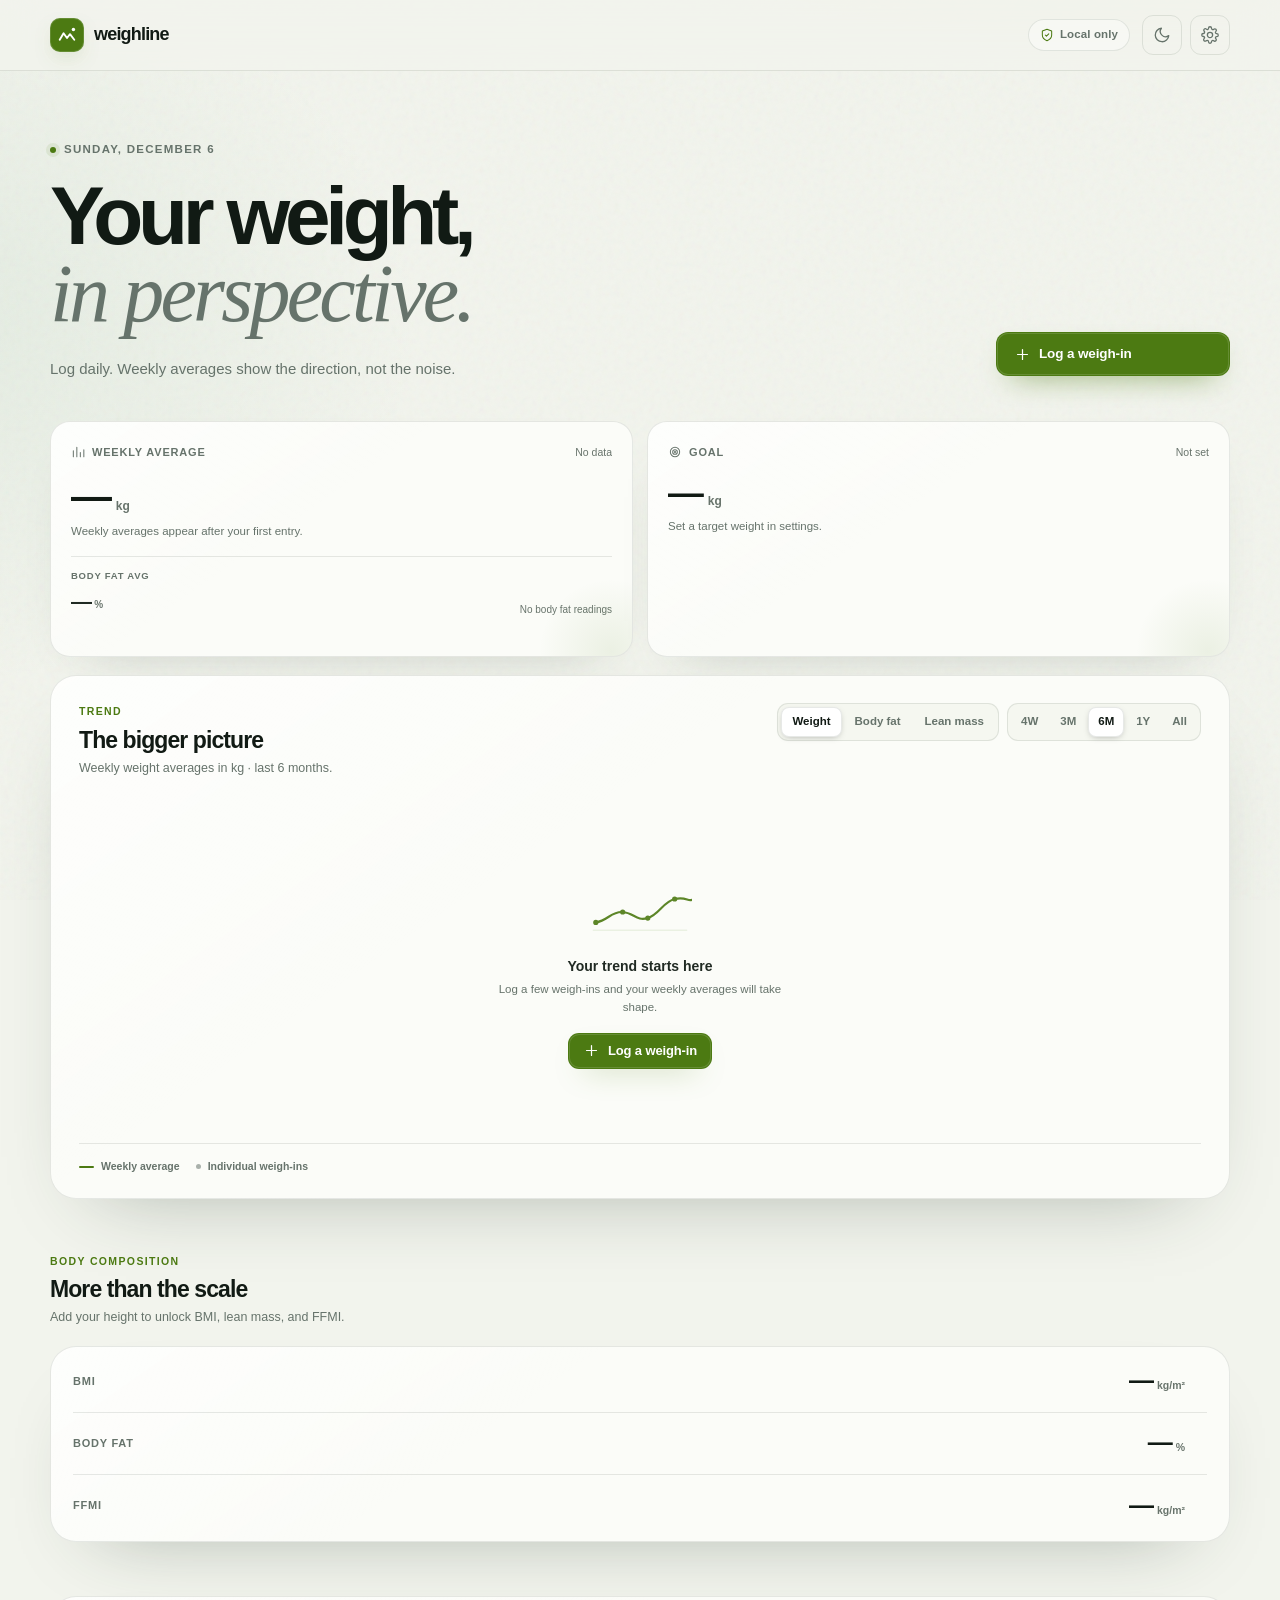
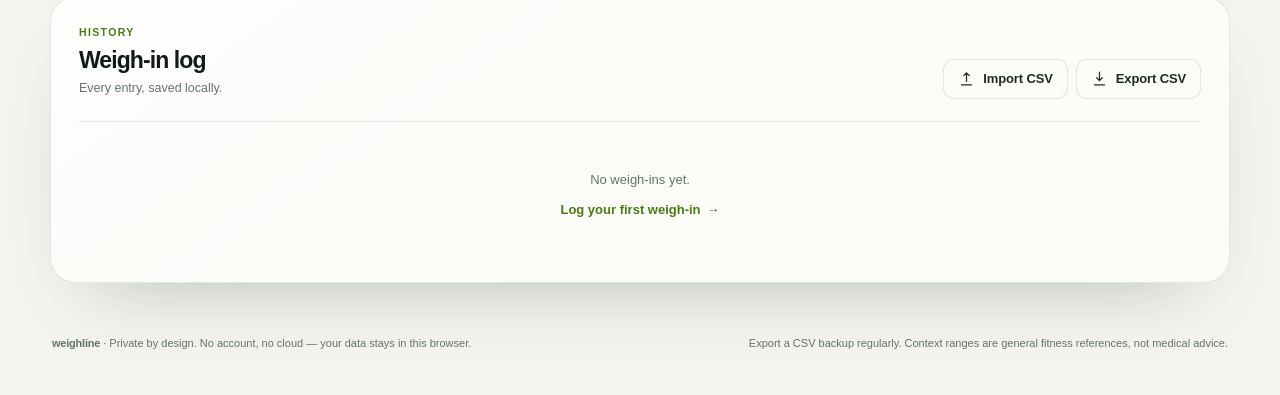
==== index.html @ b08ca18a "Stack body composition stats in a single compact card" ====
<!doctype html>
<html lang="en">
<head>
  <meta charset="UTF-8">
  <meta name="viewport" content="width=device-width, initial-scale=1, viewport-fit=cover">
  <meta name="description" content="A private weight and body composition tracker with weekly trends, goals, BMI, lean body mass, and FFMI.">
  <meta name="theme-color" content="#0c110f">
  <title>Weighline — Weight &amp; body composition tracker</title>
  <link rel="icon" href="favicon.svg" type="image/svg+xml">
  <link rel="manifest" href="manifest.webmanifest">
  <link rel="apple-touch-icon" href="icons/apple-touch-icon.png">
  <meta name="mobile-web-app-capable" content="yes">
  <meta name="apple-mobile-web-app-capable" content="yes">
  <meta name="apple-mobile-web-app-title" content="Weighline">
  <meta name="apple-mobile-web-app-status-bar-style" content="black-translucent">
  <link rel="stylesheet" href="styles.css">
  <script>
    (() => {
      try {
        const saved = localStorage.getItem("weighline:theme");
        const dark = saved ? saved === "dark" : window.matchMedia("(prefers-color-scheme: dark)").matches;
        document.documentElement.dataset.theme = dark ? "dark" : "light";
        const themeColor = document.querySelector('meta[name="theme-color"]');
        if (themeColor) themeColor.content = dark ? "#0b100e" : "#f2f4ed";
      } catch {
        document.documentElement.dataset.theme = "dark";
      }
    })();
  </script>
</head>
<body>
  <svg class="icon-sprite" aria-hidden="true">
    <symbol id="i-plus" viewBox="0 0 24 24"><path d="M12 5v14M5 12h14"/></symbol>
    <symbol id="i-settings" viewBox="0 0 24 24"><path d="M12 15.5a3.5 3.5 0 1 0 0-7 3.5 3.5 0 0 0 0 7Z"/><path d="M19.4 15a1.7 1.7 0 0 0 .34 1.88l.06.06a2 2 0 1 1-2.83 2.83l-.06-.06a1.7 1.7 0 0 0-1.88-.34 1.7 1.7 0 0 0-1.03 1.56V21a2 2 0 1 1-4 0v-.09A1.7 1.7 0 0 0 8.9 19.3a1.7 1.7 0 0 0-1.88.34l-.06.06a2 2 0 1 1-2.83-2.83l.06-.06A1.7 1.7 0 0 0 4.7 15a1.7 1.7 0 0 0-1.56-1.03H3a2 2 0 1 1 0-4h.09A1.7 1.7 0 0 0 4.7 8.9a1.7 1.7 0 0 0-.34-1.88l-.06-.06a2 2 0 1 1 2.83-2.83l.06.06A1.7 1.7 0 0 0 9 4.7a1.7 1.7 0 0 0 1.03-1.56V3a2 2 0 1 1 4 0v.09A1.7 1.7 0 0 0 15.1 4.7a1.7 1.7 0 0 0 1.88-.34l.06-.06a2 2 0 1 1 2.83 2.83l-.06.06A1.7 1.7 0 0 0 19.3 9c.14.4.42.74.78.97.3.18.64.28.99.28H21a2 2 0 1 1 0 4h-.09a1.7 1.7 0 0 0-1.51.75Z"/></symbol>
    <symbol id="i-sun" viewBox="0 0 24 24"><circle cx="12" cy="12" r="4"/><path d="M12 2v2M12 20v2M4.93 4.93l1.42 1.42M17.65 17.65l1.42 1.42M2 12h2M20 12h2M6.35 17.65l-1.42 1.42M19.07 4.93l-1.42 1.42"/></symbol>
    <symbol id="i-moon" viewBox="0 0 24 24"><path d="M21 12.8A9 9 0 1 1 11.2 3 7 7 0 0 0 21 12.8Z"/></symbol>
    <symbol id="i-close" viewBox="0 0 24 24"><path d="m6 6 12 12M18 6 6 18"/></symbol>
    <symbol id="i-download" viewBox="0 0 24 24"><path d="M12 3v12m0 0 4-4m-4 4-4-4M5 21h14"/></symbol>
    <symbol id="i-upload" viewBox="0 0 24 24"><path d="M12 16V4m0 0 4 4m-4-4L8 8M5 21h14"/></symbol>
    <symbol id="i-edit" viewBox="0 0 24 24"><path d="M12 20h9"/><path d="M16.5 3.5a2.1 2.1 0 0 1 3 3L8 18l-4 1 1-4Z"/></symbol>
    <symbol id="i-trash" viewBox="0 0 24 24"><path d="M3 6h18M8 6V4h8v2M19 6l-1 15H6L5 6M10 11v6M14 11v6"/></symbol>
    <symbol id="i-arrow-up" viewBox="0 0 24 24"><path d="M12 19V5m0 0-6 6m6-6 6 6"/></symbol>
    <symbol id="i-arrow-down" viewBox="0 0 24 24"><path d="M12 5v14m0 0 6-6m-6 6-6-6"/></symbol>
    <symbol id="i-shield" viewBox="0 0 24 24"><path d="M12 22s8-3.5 8-10V5l-8-3-8 3v7c0 6.5 8 10 8 10Z"/><path d="m9 12 2 2 4-4"/></symbol>
    <symbol id="i-scale" viewBox="0 0 24 24"><rect x="3" y="4" width="18" height="17" rx="4"/><path d="M8 9a5 5 0 0 1 8 0"/><path d="m12 12 2.5-2"/></symbol>
    <symbol id="i-target" viewBox="0 0 24 24"><circle cx="12" cy="12" r="8"/><circle cx="12" cy="12" r="4"/><circle cx="12" cy="12" r="1"/></symbol>
    <symbol id="i-pulse" viewBox="0 0 24 24"><path d="M3 12h4l2.5-6 5 12 2.5-6h4"/></symbol>
    <symbol id="i-activity" viewBox="0 0 24 24"><path d="M4 20V10M10 20V4M16 20v-7M22 20V8"/></symbol>
    <symbol id="i-user" viewBox="0 0 24 24"><circle cx="12" cy="8" r="4"/><path d="M4 21a8 8 0 0 1 16 0"/></symbol>
    <symbol id="i-calendar" viewBox="0 0 24 24"><rect x="3" y="5" width="18" height="16" rx="3"/><path d="M8 3v4M16 3v4M3 10h18"/></symbol>
    <symbol id="i-info" viewBox="0 0 24 24"><circle cx="12" cy="12" r="9"/><path d="M12 11v5M12 8h.01"/></symbol>
    <symbol id="i-check" viewBox="0 0 24 24"><path d="m5 12 4 4L19 6"/></symbol>
  </svg>

  <header class="topbar">
    <div class="shell topbar-inner">
      <a class="brand" href="./" aria-label="Weighline home">
        <span class="brand-mark" aria-hidden="true">
          <svg viewBox="0 0 28 28" fill="none">
            <path d="M5.5 19.5 10 12l4 5.5 3.5-4.5 5 6.5" stroke="currentColor" stroke-width="2.2" stroke-linecap="round" stroke-linejoin="round"/>
            <circle cx="21.5" cy="7.5" r="2" fill="currentColor"/>
          </svg>
        </span>
        <span class="brand-name">weighline</span>
      </a>
      <div class="topbar-actions">
        <span class="local-pill" title="Your entries never leave this browser">
          <svg class="icon" aria-hidden="true"><use href="#i-shield"/></svg>
          <span>Local only</span>
        </span>
        <button class="icon-button" id="themeToggle" type="button" aria-label="Switch to light theme">
          <svg class="icon theme-icon-dark" aria-hidden="true"><use href="#i-sun"/></svg>
          <svg class="icon theme-icon-light" aria-hidden="true"><use href="#i-moon"/></svg>
        </button>
        <button class="icon-button" id="openSettingsButton" type="button" aria-label="Open settings">
          <svg class="icon" aria-hidden="true"><use href="#i-settings"/></svg>
        </button>
      </div>
    </div>
  </header>

  <main class="shell">
    <section class="intro">
      <div>
        <p class="eyebrow"><span class="eyebrow-dot"></span><span id="todayLabel">Today</span></p>
        <h1>Your weight,<br><em>in perspective.</em></h1>
        <p class="intro-copy">Log daily. Weekly averages show the direction, not the noise.</p>
      </div>
      <div class="intro-actions">
        <button class="button button-primary" id="introLogButton" type="button">
          <svg class="icon" aria-hidden="true"><use href="#i-plus"/></svg>
          Log a weigh-in
        </button>
      </div>
    </section>

    <section class="stat-grid" aria-label="At a glance">
      <article class="stat-card overview-card">
        <div class="stat-top">
          <span class="stat-label"><svg class="icon" aria-hidden="true"><use href="#i-activity"/></svg>Weekly average</span>
          <span class="stat-meta" id="weeklyDate">No data</span>
        </div>
        <div class="overview-primary">
          <div class="stat-value-row">
            <span class="stat-value" id="weeklyAverage">—</span>
            <span class="stat-unit" id="weeklyAverageUnit">kg</span>
          </div>
          <span class="overview-delta" id="weeklyDelta">Weekly averages appear after your first entry.</span>
        </div>
        <div class="overview-divider"></div>
        <div class="overview-secondary">
          <div>
            <span class="overview-secondary-label">Body fat avg</span>
            <div class="overview-secondary-value"><strong id="weeklyBodyFatValue">—</strong><span>%</span></div>
          </div>
          <span class="overview-secondary-note" id="weeklyBodyFatNote">No body fat readings</span>
        </div>
      </article>

      <article class="stat-card overview-card stat-goal" id="goalCard">
        <div class="stat-top">
          <span class="stat-label"><svg class="icon" aria-hidden="true"><use href="#i-target"/></svg>Goal</span>
          <span class="stat-meta" id="goalDate">Not set</span>
        </div>
        <div class="overview-primary">
          <div class="stat-value-row">
            <span class="stat-value" id="goalValue">—</span>
            <span class="stat-unit" id="goalUnit">kg</span>
          </div>
          <div class="goal-progress" id="goalProgressWrap" hidden>
            <div class="goal-progress-track"><span id="goalProgressBar"></span></div>
            <span class="goal-progress-label" id="goalProgressLabel">0%</span>
          </div>
          <span class="overview-delta" id="goalFoot">Set a target weight in settings.</span>
        </div>
        <div class="overview-divider" id="goalDivider" hidden></div>
        <div class="overview-secondary" id="goalBodyFatRow" hidden>
          <div>
            <span class="overview-secondary-label">Body fat goal</span>
            <div class="overview-secondary-value"><strong id="goalBodyFatValue">—</strong><span>%</span></div>
          </div>
          <span class="overview-secondary-note" id="goalBodyFatNote">No body fat target</span>
        </div>
      </article>
    </section>

    <section class="card chart-card" aria-labelledby="trendHeading">
      <div class="card-heading chart-heading">
        <div>
          <p class="section-kicker">Trend</p>
          <h2 id="trendHeading">The bigger picture</h2>
          <p class="section-subtitle" id="chartSubtitle">Weekly averages smooth the daily ups and downs.</p>
        </div>
        <div class="chart-controls">
          <div class="segmented" role="group" aria-label="Chart metric">
            <button type="button" class="segment is-active" data-metric="weight" aria-pressed="true">Weight</button>
            <button type="button" class="segment" data-metric="bodyFat" aria-pressed="false">Body fat</button>
            <button type="button" class="segment" data-metric="leanMass" aria-pressed="false">Lean mass</button>
          </div>
          <div class="segmented segmented-range" role="group" aria-label="Chart range">
            <button type="button" class="segment" data-range="28" aria-pressed="false">4W</button>
            <button type="button" class="segment" data-range="90" aria-pressed="false">3M</button>
            <button type="button" class="segment is-active" data-range="182" aria-pressed="true">6M</button>
            <button type="button" class="segment" data-range="365" aria-pressed="false">1Y</button>
            <button type="button" class="segment" data-range="all" aria-pressed="false">All</button>
          </div>
        </div>
      </div>

      <div class="chart-shell">
        <div class="chart-stage" id="chartStage">
          <div class="chart-tooltip" id="chartTooltip" role="status" aria-live="polite"></div>
          <svg class="chart-svg" id="chartSvg" role="img" aria-label="Weekly average weight chart"></svg>
          <div class="chart-empty" id="chartEmpty" hidden>
            <div class="empty-illustration" aria-hidden="true">
              <svg viewBox="0 0 120 80" fill="none">
                <path d="M6 66h108" stroke="currentColor" stroke-opacity=".18" stroke-linecap="round"/>
                <path d="M9 57c14-2 18-13 31-12s16 11 29 7 18-19 31-22 15 3 20 1" stroke="currentColor" stroke-width="2.5" stroke-linecap="round"/>
                <circle cx="9" cy="57" r="3" fill="currentColor"/>
                <circle cx="40" cy="45" r="3" fill="currentColor"/>
                <circle cx="69" cy="52" r="3" fill="currentColor"/>
                <circle cx="100" cy="30" r="3" fill="currentColor"/>
              </svg>
            </div>
            <p class="chart-empty-title" id="chartEmptyTitle">Your trend starts here</p>
            <p class="chart-empty-copy" id="chartEmptyCopy">Log a few weigh-ins and your weekly averages will take shape.</p>
            <button class="button button-primary button-compact" type="button" data-log>
              <svg class="icon" aria-hidden="true"><use href="#i-plus"/></svg>
              Log a weigh-in
            </button>
          </div>
        </div>
        <div class="chart-footer">
          <div class="legend" aria-hidden="true">
            <span class="legend-item"><span class="legend-line"></span>Weekly average</span>
            <span class="legend-item"><span class="legend-dot"></span>Individual weigh-ins</span>
            <span class="legend-item" id="goalLegend"><span class="legend-dash"></span>Goal</span>
          </div>
          <p class="chart-insight" id="chartInsight"></p>
        </div>
      </div>
    </section>

    <section class="composition-section" aria-labelledby="compositionHeading">
      <div class="section-heading">
        <div>
          <p class="section-kicker">Body composition</p>
          <h2 id="compositionHeading">More than the scale</h2>
          <p class="section-subtitle" id="compositionSubtitle">Add your height to unlock BMI, lean mass, and FFMI.</p>
        </div>
      </div>

      <div class="card composition-card">
        <div class="composition-row">
          <div class="composition-name">
            <span class="metric-label">BMI</span>
            <span class="metric-tag" id="bmiTag" hidden></span>
          </div>
          <div class="metric-scale" id="bmiScale" hidden></div>
          <div class="composition-value"><span class="metric-value" id="bmiValue">—</span><span class="metric-unit" id="bmiUnit">kg/m²</span></div>
        </div>
        <div class="composition-row">
          <div class="composition-name">
            <span class="metric-label">Body fat</span>
            <span class="metric-tag" id="bodyFatTag" hidden></span>
          </div>
          <div class="metric-scale" id="bodyFatScale" hidden></div>
          <div class="composition-value"><span class="metric-value" id="metricBodyFatValue">—</span><span class="metric-unit">%</span></div>
        </div>
        <div class="composition-row">
          <div class="composition-name">
            <span class="metric-label" id="ffmiLabel">FFMI</span>
            <span class="metric-tag" id="ffmiTag" hidden></span>
          </div>
          <div class="metric-scale" id="ffmiScale" hidden></div>
          <div class="composition-value"><span class="metric-value" id="ffmiValue">—</span><span class="metric-unit">kg/m²</span></div>
        </div>
      </div>
      </div>
    </section>

    <section class="card history-card" aria-labelledby="historyHeading">
      <div class="card-heading history-heading">
        <div>
          <p class="section-kicker">History</p>
          <h2 id="historyHeading">Weigh-in log</h2>
          <p class="section-subtitle" id="historySubtitle">Every entry, saved locally.</p>
        </div>
        <div class="history-actions">
          <button class="button button-secondary button-compact" id="importButton" type="button">
            <svg class="icon" aria-hidden="true"><use href="#i-upload"/></svg>
            Import CSV
          </button>
          <button class="button button-secondary button-compact" id="exportButton" type="button">
            <svg class="icon" aria-hidden="true"><use href="#i-download"/></svg>
            Export CSV
          </button>
          <input id="fileInput" type="file" accept=".csv,text/csv" hidden>
        </div>
      </div>

      <div class="history-list" id="historyList"></div>
      <div class="history-empty" id="historyEmpty">
        <p>No weigh-ins yet.</p>
        <button class="text-button" type="button" data-log>Log your first weigh-in <span aria-hidden="true">→</span></button>
      </div>
      <div class="history-footer" id="historyFooter" hidden>
        <span id="historyCount">0 entries</span>
        <button class="text-button" id="openFullLogButton" type="button">View full log <span aria-hidden="true">→</span></button>
      </div>
    </section>

    <footer class="footer">
      <p><strong>weighline</strong> · Private by design. No account, no cloud — your data stays in this browser.</p>
      <p>Export a CSV backup regularly. Context ranges are general fitness references, not medical advice.</p>
    </footer>
  </main>

  <dialog class="modal" id="entryDialog" aria-labelledby="entryDialogTitle">
    <form id="entryForm" novalidate>
      <div class="modal-header">
        <div>
          <p class="section-kicker" id="entryKicker">Daily check-in</p>
          <h2 id="entryDialogTitle">Log a weigh-in</h2>
          <p class="modal-copy">Use the reading from your scale. The time is set to now, but you can adjust it.</p>
        </div>
        <button class="icon-button modal-close" type="button" data-close aria-label="Close">
          <svg class="icon" aria-hidden="true"><use href="#i-close"/></svg>
        </button>
      </div>
      <div class="form-grid">
        <label class="field field-full">
          <span class="field-label">Date &amp; time</span>
          <input id="entryDate" name="date" type="datetime-local" required>
          <span class="field-error" id="entryDateError"></span>
        </label>
        <label class="field">
          <span class="field-label">Weight</span>
          <span class="input-wrap">
            <input id="entryWeight" name="weight" type="number" inputmode="decimal" step="0.1" min="1" required autocomplete="off">
            <span class="input-suffix" id="entryWeightUnit">kg</span>
          </span>
          <span class="field-error" id="entryWeightError"></span>
        </label>
        <label class="field">
          <span class="field-label">Body fat <span class="optional">optional</span></span>
          <span class="input-wrap">
            <input id="entryBodyFat" name="bodyFat" type="number" inputmode="decimal" step="0.1" min="0" max="80" placeholder="—" autocomplete="off">
            <span class="input-suffix">%</span>
          </span>
          <span class="field-error" id="entryBodyFatError"></span>
        </label>
        <label class="field field-full">
          <span class="field-label">Note <span class="optional">optional</span></span>
          <input id="entryNote" name="note" type="text" maxlength="140" placeholder="Morning weigh-in, after a rest day…" autocomplete="off">
        </label>
      </div>
      <div class="modal-footer">
        <button class="button button-danger-ghost" id="deleteEntryButton" type="button" hidden>
          <svg class="icon" aria-hidden="true"><use href="#i-trash"/></svg>
          Delete
        </button>
        <span class="footer-spacer"></span>
        <button class="button button-secondary" type="button" data-close>Cancel</button>
        <button class="button button-primary" id="saveEntryButton" type="submit">
          <svg class="icon" aria-hidden="true"><use href="#i-check"/></svg>
          Save weigh-in
        </button>
      </div>
    </form>
  </dialog>

  <dialog class="modal" id="settingsDialog" aria-labelledby="settingsDialogTitle">
    <form id="settingsForm" novalidate>
      <div class="modal-header">
        <div>
          <p class="section-kicker">Your setup</p>
          <h2 id="settingsDialogTitle">Profile &amp; goals</h2>
          <p class="modal-copy">These details power your calculations and goal progress.</p>
        </div>
        <button class="icon-button modal-close" type="button" data-close aria-label="Close">
          <svg class="icon" aria-hidden="true"><use href="#i-close"/></svg>
        </button>
      </div>

      <div class="settings-section">
        <span class="field-label">Units</span>
        <div class="segmented segmented-units" role="group" aria-label="Unit system">
          <label class="segment-option">
            <input type="radio" name="unitSystem" value="metric" checked>
            <span>Metric <small>kg · cm</small></span>
          </label>
          <label class="segment-option">
            <input type="radio" name="unitSystem" value="imperial">
            <span>Imperial <small>lb · in</small></span>
          </label>
        </div>
      </div>

      <div class="form-grid settings-grid">
        <label class="field">
          <span class="field-label">Height</span>
          <span class="input-wrap">
            <input id="heightInput" name="height" type="number" inputmode="decimal" step="0.1" min="1" placeholder="—" autocomplete="off">
            <span class="input-suffix" id="heightUnit">cm</span>
          </span>
          <span class="field-hint">Used for BMI and FFMI.</span>
          <span class="field-error" id="heightError"></span>
        </label>
        <label class="field">
          <span class="field-label">Reference sex</span>
          <select id="referenceSexInput" name="referenceSex">
            <option value="">Not set</option>
            <option value="male">Male</option>
            <option value="female">Female</option>
          </select>
          <span class="field-hint">Used only for FFMI and body fat ranges.</span>
        </label>
      </div>

      <div class="settings-section settings-ffmi-mode">
        <span class="field-label">FFMI display</span>
        <div class="segmented segmented-units" role="group" aria-label="FFMI display">
          <label class="segment-option">
            <input type="radio" name="ffmiMode" value="standard" checked>
            <span>Standard</span>
          </label>
          <label class="segment-option">
            <input type="radio" name="ffmiMode" value="adjusted">
            <span>Adjusted <small>1.80 m</small></span>
          </label>
        </div>
        <span class="field-hint">Adjusted FFMI = FFMI + 6.3 × (1.80 − height).</span>
      </div>

      <div class="settings-divider">
        <span>Goal</span>
        <span class="settings-divider-hint">All fields optional</span>
      </div>

      <div class="form-grid settings-grid">
        <label class="field">
          <span class="field-label">Target weight</span>
          <span class="input-wrap">
            <input id="goalWeightInput" name="goalWeight" type="number" inputmode="decimal" step="0.1" min="1" placeholder="—" autocomplete="off">
            <span class="input-suffix" id="goalWeightUnit">kg</span>
          </span>
          <span class="field-error" id="goalWeightError"></span>
        </label>
        <label class="field">
          <span class="field-label">Target body fat <span class="optional">optional</span></span>
          <span class="input-wrap">
            <input id="goalBodyFatInput" name="goalBodyFat" type="number" inputmode="decimal" step="0.1" min="0" max="80" placeholder="—" autocomplete="off">
            <span class="input-suffix">%</span>
          </span>
          <span class="field-error" id="goalBodyFatError"></span>
        </label>
        <label class="field field-full">
          <span class="field-label">Target date <span class="optional">optional</span></span>
          <input id="goalDateInput" name="goalDate" type="date">
          <span class="field-hint">A date helps us calculate the weekly pace you need.</span>
        </label>
      </div>

      <div class="danger-zone">
        <div>
          <strong>Erase all data</strong>
          <p>Deletes every weigh-in, goal, and profile detail from this browser.</p>
        </div>
        <button class="button button-danger-ghost button-compact" id="resetButton" type="button">Erase data</button>
      </div>

      <div class="modal-footer">
        <span class="footer-spacer"></span>
        <button class="button button-secondary" type="button" data-close>Cancel</button>
        <button class="button button-primary" type="submit">
          <svg class="icon" aria-hidden="true"><use href="#i-check"/></svg>
          Save changes
        </button>
      </div>
    </form>
  </dialog>

  <dialog class="modal log-dialog" id="logDialog" aria-labelledby="logDialogTitle">
    <div class="log-content">
      <div class="modal-header">
        <div>
          <p class="section-kicker">History</p>
          <h2 id="logDialogTitle">Full weigh-in log</h2>
          <p class="modal-copy" id="fullLogSubtitle">Newest first.</p>
        </div>
        <button class="icon-button modal-close" type="button" data-close aria-label="Close">
          <svg class="icon" aria-hidden="true"><use href="#i-close"/></svg>
        </button>
      </div>
      <div class="full-log-scroll" id="fullLogScroll">
        <div class="history-list full-log-list" id="fullLogList"></div>
        <div class="history-empty" id="fullLogEmpty" hidden>
          <p>No weigh-ins yet.</p>
          <button class="text-button" type="button" data-log>Log your first weigh-in <span aria-hidden="true">→</span></button>
        </div>
      </div>
      <div class="modal-footer">
        <span class="footer-spacer"></span>
        <button class="button button-secondary" type="button" data-close>Close</button>
      </div>
    </div>
  </dialog>

  <dialog class="modal modal-confirm" id="confirmDialog" aria-labelledby="confirmTitle">
    <form id="confirmForm">
      <div class="confirm-icon"><svg class="icon" aria-hidden="true"><use href="#i-trash"/></svg></div>
      <h2 id="confirmTitle">Delete this weigh-in?</h2>
      <p id="confirmCopy">This can't be undone. Your weekly averages will be recalculated.</p>
      <div class="modal-footer modal-footer-center">
        <button class="button button-secondary" type="button" data-close>Cancel</button>
        <button class="button button-danger" id="confirmButton" type="submit">Delete</button>
      </div>
    </form>
  </dialog>

  <div class="toast-region" id="toastRegion" aria-live="polite" aria-atomic="false"></div>

  <script src="app.js" defer></script>
</body>
</html>
---- styles.css ----
:root {
  --font-sans: "Inter", "SF Pro Text", -apple-system, BlinkMacSystemFont, "Segoe UI", Roboto, Helvetica, Arial, sans-serif;
  --font-display: "Iowan Old Style", "Palatino Linotype", "Book Antiqua", Palatino, Georgia, serif;
  --radius-sm: 10px;
  --radius-md: 14px;
  --radius-lg: 20px;
  --radius-xl: 26px;
  --shell: 1180px;
  --ease: cubic-bezier(.22, 1, .36, 1);
  --transition: 180ms var(--ease);
}

:root[data-theme="dark"] {
  color-scheme: dark;
  --bg: #0b100e;
  --bg-soft: #0e1411;
  --surface: #111815;
  --surface-raised: #151e1a;
  --surface-hover: #1a2520;
  --surface-inset: #0d1310;
  --text: #edf3ed;
  --text-strong: #fbfdf9;
  --muted: #94a29a;
  --faint: #839087;
  --border: rgba(234, 244, 236, .085);
  --border-strong: rgba(234, 244, 236, .16);
  --brand: #c8f56c;
  --brand-strong: #dcff9a;
  --brand-ink: #141b0d;
  --brand-soft: rgba(200, 245, 108, .11);
  --brand-line: rgba(200, 245, 108, .34);
  --orange: #f4b86e;
  --orange-soft: rgba(244, 184, 110, .12);
  --cool: #86c9ff;
  --cool-soft: rgba(134, 201, 255, .12);
  --cool-line: rgba(134, 201, 255, .34);
  --red: #ff8b86;
  --red-soft: rgba(255, 139, 134, .11);
  --red-border: rgba(255, 139, 134, .3);
  --grid: rgba(236, 246, 238, .075);
  --glow-1: rgba(127, 191, 68, .105);
  --glow-2: rgba(55, 130, 99, .075);
  --shadow: 0 32px 80px -40px rgba(0, 0, 0, .9);
  --shadow-soft: 0 20px 50px -34px rgba(0, 0, 0, .85);
  --topbar-bg: rgba(11, 16, 14, .76);
  --overlay: rgba(3, 7, 5, .66);
  --highlight: rgba(255, 255, 255, .035);
  --skeleton: rgba(255, 255, 255, .08);
}

:root[data-theme="light"] {
  color-scheme: light;
  --bg: #f2f4ed;
  --bg-soft: #ecefe5;
  --surface: #fbfcf8;
  --surface-raised: #ffffff;
  --surface-hover: #f3f6ed;
  --surface-inset: #f5f7f0;
  --text: #202a23;
  --text-strong: #111a14;
  --muted: #66736b;
  --faint: #68746c;
  --border: rgba(24, 39, 28, .1);
  --border-strong: rgba(24, 39, 28, .17);
  --brand: #4c7a12;
  --brand-strong: #3c620b;
  --brand-ink: #ffffff;
  --brand-soft: rgba(76, 122, 18, .09);
  --brand-line: rgba(76, 122, 18, .34);
  --orange: #a95e16;
  --orange-soft: rgba(182, 105, 25, .1);
  --cool: #236b93;
  --cool-soft: rgba(35, 107, 147, .09);
  --cool-line: rgba(35, 107, 147, .3);
  --red: #bd3d3d;
  --red-soft: rgba(189, 61, 61, .075);
  --red-border: rgba(189, 61, 61, .24);
  --grid: rgba(27, 44, 32, .09);
  --glow-1: rgba(154, 201, 88, .17);
  --glow-2: rgba(98, 162, 121, .1);
  --shadow: 0 34px 80px -48px rgba(38, 58, 43, .4);
  --shadow-soft: 0 20px 50px -38px rgba(38, 58, 43, .35);
  --topbar-bg: rgba(242, 244, 237, .78);
  --overlay: rgba(22, 32, 25, .34);
  --highlight: rgba(255, 255, 255, .65);
  --skeleton: rgba(27, 44, 32, .08);
}

*,
*::before,
*::after {
  box-sizing: border-box;
}

html {
  min-width: 320px;
  scroll-behavior: smooth;
  -webkit-text-size-adjust: 100%;
}

body {
  margin: 0;
  min-height: 100vh;
  color: var(--text);
  background:
    radial-gradient(1050px 680px at 82% -18%, var(--glow-1), transparent 64%),
    radial-gradient(850px 600px at -8% 16%, var(--glow-2), transparent 62%),
    var(--bg);
  font-family: var(--font-sans);
  font-size: 15px;
  line-height: 1.55;
  text-rendering: optimizeLegibility;
  -webkit-font-smoothing: antialiased;
}

body::before {
  content: "";
  position: fixed;
  inset: 0;
  z-index: -1;
  pointer-events: none;
  opacity: .22;
  background-image: url("data:image/svg+xml,%3Csvg viewBox='0 0 180 180' xmlns='http://www.w3.org/2000/svg'%3E%3Cfilter id='n'%3E%3CfeTurbulence type='fractalNoise' baseFrequency='.85' numOctaves='3' stitchTiles='stitch'/%3E%3C/filter%3E%3Crect width='100%25' height='100%25' filter='url(%23n)' opacity='.22'/%3E%3C/svg%3E");
}

body:has(dialog[open]) {
  overflow: hidden;
}

button,
input {
  font: inherit;
}

button {
  cursor: pointer;
}

a {
  color: inherit;
}

h1,
h2,
h3,
p {
  margin: 0;
}

h1,
h2,
h3 {
  color: var(--text-strong);
}

svg {
  display: block;
}

::selection {
  color: var(--brand-ink);
  background: var(--brand);
}

.icon-sprite {
  position: absolute;
  width: 0;
  height: 0;
  overflow: hidden;
}

.icon {
  width: 18px;
  height: 18px;
  flex: 0 0 auto;
  fill: none;
  stroke: currentColor;
  stroke-width: 1.75;
  stroke-linecap: round;
  stroke-linejoin: round;
}

.shell {
  width: min(var(--shell), calc(100% - 48px));
  margin-inline: auto;
}

.topbar {
  position: sticky;
  top: 0;
  z-index: 40;
  border-bottom: 1px solid var(--border);
  background: var(--topbar-bg);
  -webkit-backdrop-filter: blur(18px);
  backdrop-filter: blur(18px);
}

.topbar-inner {
  display: flex;
  align-items: center;
  justify-content: space-between;
  min-height: 70px;
  gap: 24px;
}

.brand {
  display: inline-flex;
  align-items: center;
  gap: 10px;
  text-decoration: none;
  outline-offset: 4px;
  border-radius: var(--radius-sm);
}

.brand-mark {
  display: grid;
  place-items: center;
  width: 34px;
  height: 34px;
  border-radius: 10px;
  color: var(--brand-ink);
  background: var(--brand);
  box-shadow: inset 0 0 0 1px rgba(255, 255, 255, .14), 0 8px 24px -12px var(--brand);
}

.brand-mark svg {
  width: 24px;
  height: 24px;
}

.brand-name {
  color: var(--text-strong);
  font-size: 18px;
  font-weight: 700;
  letter-spacing: -.045em;
}

.topbar-actions {
  display: flex;
  align-items: center;
  gap: 8px;
}

.local-pill {
  display: inline-flex;
  align-items: center;
  gap: 6px;
  height: 32px;
  margin-right: 4px;
  padding: 0 11px;
  border: 1px solid var(--border);
  border-radius: 999px;
  color: var(--muted);
  background: color-mix(in srgb, var(--surface) 60%, transparent);
  font-size: 11.5px;
  font-weight: 600;
  letter-spacing: .01em;
}

.local-pill .icon {
  width: 14px;
  height: 14px;
  color: var(--brand);
}

.icon-button {
  display: inline-grid;
  place-items: center;
  width: 40px;
  height: 40px;
  padding: 0;
  border: 1px solid var(--border);
  border-radius: 11px;
  color: var(--muted);
  background: transparent;
  transition: color var(--transition), background var(--transition), border-color var(--transition), transform var(--transition);
}

.icon-button:hover {
  color: var(--text);
  border-color: var(--border-strong);
  background: var(--surface);
}

.icon-button:active {
  transform: scale(.96);
}

.theme-icon-light {
  display: none;
}

[data-theme="light"] .theme-icon-dark {
  display: none;
}

[data-theme="light"] .theme-icon-light {
  display: block;
}

.button {
  display: inline-flex;
  align-items: center;
  justify-content: center;
  gap: 8px;
  min-height: 44px;
  padding: 0 17px;
  border: 1px solid transparent;
  border-radius: 12px;
  color: var(--text);
  background: transparent;
  font-size: 13.5px;
  font-weight: 650;
  letter-spacing: -.01em;
  white-space: nowrap;
  text-decoration: none;
  transition: background var(--transition), color var(--transition), border-color var(--transition), transform var(--transition), box-shadow var(--transition);
}

.button:hover {
  transform: translateY(-1px);
}

.button:active {
  transform: translateY(0) scale(.99);
}

.button .icon {
  width: 17px;
  height: 17px;
}

.button-primary {
  color: var(--brand-ink);
  background: var(--brand);
  box-shadow: 0 12px 30px -16px var(--brand), inset 0 0 0 1px rgba(255, 255, 255, .14);
}

.button-primary:hover {
  background: var(--brand-strong);
  box-shadow: 0 16px 34px -16px var(--brand), inset 0 0 0 1px rgba(255, 255, 255, .2);
}

.button-secondary {
  color: var(--text);
  border-color: var(--border);
  background: var(--surface);
}

.button-secondary:hover {
  border-color: var(--border-strong);
  background: var(--surface-raised);
}

.button-compact {
  min-height: 40px;
  padding: 0 14px;
  border-radius: 11px;
  font-size: 13px;
}

.button-danger {
  color: #fff;
  background: #c64a46;
  box-shadow: inset 0 0 0 1px rgba(255, 255, 255, .1);
}

.button-danger:hover {
  background: #d85652;
}

.button-danger-ghost {
  color: var(--red);
  border-color: var(--red-border);
  background: var(--red-soft);
}

.button-danger-ghost:hover {
  border-color: var(--red);
  background: color-mix(in srgb, var(--red-soft) 70%, var(--red) 8%);
}

.text-button {
  display: inline-flex;
  align-items: center;
  gap: 6px;
  padding: 4px 0;
  border: 0;
  color: var(--brand);
  background: none;
  font-size: 13px;
  font-weight: 650;
  text-decoration: none;
  transition: color var(--transition), gap var(--transition);
}

.text-button:hover {
  color: var(--brand-strong);
  gap: 9px;
}

.inline-action {
  padding: 0;
  border: 0;
  color: var(--brand);
  background: none;
  font-size: inherit;
  font-weight: 650;
  text-decoration: none;
}

.inline-action:hover {
  color: var(--brand-strong);
}

:focus-visible {
  outline: 2px solid var(--brand);
  outline-offset: 3px;
}

.intro {
  display: flex;
  align-items: flex-end;
  justify-content: space-between;
  gap: 48px;
  padding: 70px 0 40px;
  animation: rise 700ms var(--ease) both;
}

.eyebrow {
  display: flex;
  align-items: center;
  gap: 8px;
  margin-bottom: 18px;
  color: var(--muted);
  font-size: 11.5px;
  font-weight: 650;
  letter-spacing: .11em;
  text-transform: uppercase;
}

.eyebrow-dot {
  width: 6px;
  height: 6px;
  border-radius: 50%;
  background: var(--brand);
  box-shadow: 0 0 0 4px var(--brand-soft);
}

.intro h1 {
  max-width: 780px;
  font-size: clamp(3.2rem, 6.4vw, 5.9rem);
  font-weight: 660;
  line-height: .94;
  letter-spacing: -.065em;
}

.intro h1 em {
  color: var(--muted);
  font-family: var(--font-display);
  font-weight: 400;
  letter-spacing: -.045em;
}

.intro-copy {
  max-width: 550px;
  margin-top: 24px;
  color: var(--muted);
  font-size: 15px;
  line-height: 1.7;
}

.intro-actions {
  display: flex;
  flex-direction: column;
  align-items: stretch;
  gap: 9px;
  width: 234px;
  flex: 0 0 auto;
  padding-bottom: 5px;
}

.intro-actions .button {
  justify-content: flex-start;
}

.stat-grid {
  display: grid;
  grid-template-columns: repeat(2, minmax(0, 1fr));
  gap: 14px;
  animation: rise 700ms 80ms var(--ease) both;
}

.stat-card {
  position: relative;
  display: flex;
  flex-direction: column;
  min-height: 165px;
  padding: 20px;
  overflow: hidden;
  border: 1px solid var(--border);
  border-radius: var(--radius-lg);
  background:
    linear-gradient(145deg, var(--highlight), transparent 42%),
    var(--surface);
  box-shadow: var(--shadow-soft);
}

.stat-card::after {
  content: "";
  position: absolute;
  right: -54px;
  bottom: -70px;
  width: 150px;
  height: 150px;
  border-radius: 50%;
  background: radial-gradient(circle, var(--brand-soft), transparent 68%);
  pointer-events: none;
}

.stat-top {
  display: flex;
  align-items: center;
  justify-content: space-between;
  gap: 10px;
  min-height: 20px;
}

.stat-label {
  display: inline-flex;
  align-items: center;
  gap: 7px;
  color: var(--muted);
  font-size: 11px;
  font-weight: 650;
  letter-spacing: .075em;
  text-transform: uppercase;
  white-space: nowrap;
}

.stat-label .icon {
  width: 14px;
  height: 14px;
  color: var(--faint);
}

.stat-meta {
  min-width: 0;
  overflow: hidden;
  color: var(--faint);
  font-size: 10.5px;
  text-align: right;
  text-overflow: ellipsis;
  white-space: nowrap;
}

.stat-value-row {
  display: flex;
  align-items: baseline;
  gap: 6px;
  margin-top: auto;
  padding-top: 19px;
}

.stat-value {
  color: var(--text-strong);
  font-size: clamp(2rem, 3.2vw, 2.65rem);
  font-weight: 640;
  font-variant-numeric: tabular-nums;
  line-height: 1;
  letter-spacing: -.055em;
}

.stat-unit {
  color: var(--faint);
  font-size: 12px;
  font-weight: 600;
}

.stat-foot {
  min-height: 19px;
  margin-top: 11px;
  color: var(--muted);
  font-size: 11.5px;
  line-height: 1.5;
}

.overview-card {
  min-height: 236px;
}

.overview-primary {
  display: flex;
  flex-direction: column;
  align-items: flex-start;
  margin-top: 14px;
}

.overview-primary .stat-value-row {
  margin-top: 0;
  padding-top: 0;
}

.overview-primary .goal-progress {
  width: 100%;
}

.overview-delta {
  display: block;
  margin-top: 6px;
  color: var(--muted);
  font-size: 11.5px;
  line-height: 1.5;
}

.overview-divider {
  height: 1px;
  margin: 15px 0 12px;
  background: var(--border);
}

.overview-divider[hidden] {
  display: none;
}

.overview-secondary {
  display: flex;
  align-items: flex-end;
  justify-content: space-between;
  gap: 14px;
  min-height: 40px;
}

.overview-secondary[hidden] {
  display: none;
}

.overview-secondary-label {
  display: block;
  color: var(--muted);
  font-size: 9.5px;
  font-weight: 700;
  letter-spacing: .08em;
  text-transform: uppercase;
}

.overview-secondary-value {
  display: flex;
  align-items: baseline;
  gap: 3px;
  margin-top: 2px;
  color: var(--text);
  font-variant-numeric: tabular-nums;
}

.overview-secondary-value strong {
  font-size: 21px;
  font-weight: 640;
  letter-spacing: -.04em;
}

.overview-secondary-value span {
  color: var(--faint);
  font-size: 10px;
  font-weight: 600;
}

.overview-secondary-note {
  max-width: 55%;
  color: var(--faint);
  font-size: 10px;
  line-height: 1.45;
  text-align: right;
}

.delta {
  display: inline-flex;
  align-items: center;
  gap: 5px;
}

.delta .icon {
  width: 12px;
  height: 12px;
}

.stat-goal .stat-value {
  font-size: clamp(1.8rem, 2.8vw, 2.25rem);
}

.goal-progress {
  display: flex;
  align-items: center;
  gap: 8px;
  margin-top: 10px;
}

.goal-progress[hidden] {
  display: none;
}

.goal-progress-track {
  flex: 1;
  height: 4px;
  overflow: hidden;
  border-radius: 99px;
  background: var(--surface-inset);
  box-shadow: inset 0 0 0 1px var(--border);
}

.goal-progress-track span {
  display: block;
  width: 0;
  height: 100%;
  border-radius: inherit;
  background: linear-gradient(90deg, var(--brand), var(--brand-strong));
  transition: width 700ms var(--ease);
}

.goal-progress-label {
  color: var(--brand);
  font-size: 10.5px;
  font-weight: 700;
  font-variant-numeric: tabular-nums;
}

.card {
  border: 1px solid var(--border);
  border-radius: var(--radius-xl);
  background:
    linear-gradient(145deg, var(--highlight), transparent 38%),
    var(--surface);
  box-shadow: var(--shadow);
}

.chart-card {
  margin-top: 18px;
  padding: 27px 28px 23px;
  animation: rise 750ms 150ms var(--ease) both;
}

.card-heading {
  display: flex;
  align-items: flex-start;
  justify-content: space-between;
  gap: 28px;
}

.section-kicker {
  margin-bottom: 7px;
  color: var(--brand);
  font-size: 10.5px;
  font-weight: 700;
  letter-spacing: .13em;
  text-transform: uppercase;
}

.card-heading h2,
.section-heading h2 {
  font-size: 23px;
  font-weight: 640;
  letter-spacing: -.04em;
  line-height: 1.15;
}

.section-subtitle {
  margin-top: 6px;
  color: var(--muted);
  font-size: 12.5px;
}

.chart-heading {
  align-items: flex-start;
}

.chart-controls {
  display: flex;
  flex-wrap: wrap;
  justify-content: flex-end;
  gap: 8px;
}

.segmented {
  display: inline-flex;
  align-items: center;
  gap: 2px;
  padding: 3px;
  border: 1px solid var(--border);
  border-radius: 11px;
  background: var(--surface-inset);
}

.segment {
  min-height: 30px;
  padding: 0 11px;
  border: 0;
  border-radius: 8px;
  color: var(--muted);
  background: transparent;
  font-size: 11.5px;
  font-weight: 650;
  transition: color var(--transition), background var(--transition), box-shadow var(--transition);
}

.segment:hover {
  color: var(--text);
}

.segment.is-active {
  color: var(--text-strong);
  background: var(--surface-raised);
  box-shadow: 0 2px 7px -3px rgba(0, 0, 0, .36), inset 0 0 0 1px var(--border);
}

.segmented-range .segment {
  padding: 0 10px;
}

.chart-shell {
  margin-top: 20px;
}

.chart-stage {
  position: relative;
  height: 345px;
  min-height: 240px;
  touch-action: pan-y;
}

.chart-svg {
  width: 100%;
  height: 100%;
  overflow: visible;
}

.chart-svg .chart-grid {
  stroke: var(--grid);
  stroke-width: 1;
  shape-rendering: crispEdges;
}

.chart-svg .chart-axis-text {
  fill: var(--faint);
  font-family: var(--font-sans);
  font-size: 10.5px;
  font-weight: 500;
}

.chart-svg .chart-goal-line {
  stroke: var(--orange);
  stroke-width: 1.25;
  stroke-dasharray: 5 5;
  opacity: .9;
}

.chart-svg .chart-goal-label {
  fill: var(--orange);
  font-family: var(--font-sans);
  font-size: 9.5px;
  font-weight: 650;
  letter-spacing: .04em;
}

.chart-svg .chart-area {
  fill: url(#chartAreaGradient);
}

.chart-svg .chart-line {
  fill: none;
  stroke: var(--brand);
  stroke-width: 2.6;
  stroke-linecap: round;
  stroke-linejoin: round;
  filter: drop-shadow(0 5px 7px var(--brand-soft));
}

.chart-svg .chart-dot {
  fill: var(--brand);
  stroke: var(--surface);
  stroke-width: 2;
}

.chart-svg .chart-dot-latest {
  fill: var(--brand-strong);
  stroke: var(--surface);
  stroke-width: 2.5;
}

.chart-svg .chart-pulse {
  fill: none;
  stroke: var(--brand);
  stroke-width: 1;
  opacity: .35;
}

.chart-svg .chart-daily-dot {
  fill: var(--muted);
  opacity: .32;
}

.chart-svg .chart-crosshair {
  stroke: var(--border-strong);
  stroke-width: 1;
  stroke-dasharray: 3 4;
  opacity: 0;
  transition: opacity 120ms linear;
}

.chart-svg .chart-focus-dot {
  fill: var(--brand-strong);
  stroke: var(--surface);
  stroke-width: 3;
  opacity: 0;
  transition: opacity 120ms linear;
}

.chart-svg .chart-hit {
  fill: transparent;
  cursor: crosshair;
}

.chart-tooltip {
  position: absolute;
  z-index: 4;
  min-width: 156px;
  padding: 10px 12px;
  border: 1px solid var(--border-strong);
  border-radius: 11px;
  color: var(--text);
  background: var(--surface-raised);
  box-shadow: 0 14px 34px -18px rgba(0, 0, 0, .5);
  font-size: 11.5px;
  line-height: 1.5;
  pointer-events: none;
  opacity: 0;
  transform: translate(-50%, calc(-100% - 12px)) scale(.98);
  transition: opacity 100ms linear, transform 100ms var(--ease);
}

.chart-tooltip.is-visible {
  opacity: 1;
  transform: translate(-50%, calc(-100% - 12px)) scale(1);
}

.chart-tooltip strong {
  display: block;
  color: var(--text-strong);
  font-size: 15px;
  font-weight: 650;
  font-variant-numeric: tabular-nums;
  letter-spacing: -.02em;
}

.chart-tooltip span {
  color: var(--muted);
}

.chart-tooltip .tooltip-label {
  display: block;
  margin-bottom: 3px;
  color: var(--faint);
  font-size: 9.5px;
  font-weight: 650;
  letter-spacing: .08em;
  text-transform: uppercase;
}

.chart-empty {
  position: absolute;
  inset: 0;
  display: flex;
  flex-direction: column;
  align-items: center;
  justify-content: center;
  gap: 3px;
  text-align: center;
}

.chart-empty[hidden] {
  display: none;
}

.empty-illustration {
  width: 104px;
  color: var(--brand);
  margin-bottom: 11px;
  opacity: .9;
}

.empty-illustration svg {
  width: 100%;
  height: auto;
}

.chart-empty-title {
  color: var(--text);
  font-size: 14px;
  font-weight: 650;
}

.chart-empty-copy {
  max-width: 310px;
  margin-bottom: 13px;
  color: var(--muted);
  font-size: 11.5px;
}

.chart-empty .button {
  min-height: 36px;
}

.chart-footer {
  display: flex;
  align-items: center;
  justify-content: space-between;
  gap: 24px;
  padding-top: 14px;
  border-top: 1px solid var(--border);
}

.legend {
  display: flex;
  flex-wrap: wrap;
  align-items: center;
  gap: 16px;
}

.legend-item {
  display: inline-flex;
  align-items: center;
  gap: 7px;
  color: var(--muted);
  font-size: 10.5px;
  font-weight: 550;
  white-space: nowrap;
}

.legend-line {
  width: 15px;
  height: 2px;
  border-radius: 3px;
  background: var(--brand);
}

.legend-dot {
  width: 5px;
  height: 5px;
  border-radius: 50%;
  background: var(--muted);
  opacity: .55;
}

.legend-dash {
  width: 15px;
  height: 0;
  border-top: 1.5px dashed var(--orange);
}

.legend-item.is-hidden {
  display: none;
}

.chart-insight {
  color: var(--muted);
  font-size: 11.5px;
  text-align: right;
}

.chart-insight strong {
  color: var(--text);
  font-weight: 650;
}

.composition-section {
  margin-top: 54px;
  animation: rise 750ms 220ms var(--ease) both;
}

.section-heading {
  display: flex;
  align-items: flex-end;
  justify-content: space-between;
  gap: 24px;
  margin-bottom: 18px;
}

.section-heading .text-button {
  margin-bottom: 3px;
}

.composition-card {
  padding: 4px 22px;
  overflow: hidden;
}

.composition-row {
  display: grid;
  grid-template-columns: minmax(150px, 220px) minmax(0, 1fr) auto;
  align-items: center;
  gap: 22px;
  min-height: 62px;
  padding: 11px 0;
  border-bottom: 1px solid var(--border);
}

.composition-row:last-child {
  border-bottom: 0;
}

.composition-name {
  display: flex;
  align-items: center;
  flex-wrap: wrap;
  gap: 8px;
  min-width: 0;
}

.composition-name .metric-label {
  font-size: 11px;
}

.composition-value {
  display: flex;
  align-items: baseline;
  justify-content: flex-end;
  gap: 4px;
  min-width: 72px;
}

.composition-value .metric-value {
  font-size: 25px;
}

.composition-row .metric-scale {
  width: 100%;
  margin-top: 0;
}

.metric-label {
  color: var(--muted);
  font-size: 11px;
  font-weight: 650;
  letter-spacing: .07em;
  text-transform: uppercase;
}

.metric-tag {
  display: inline-flex;
  align-items: center;
  justify-content: center;
  width: fit-content;
  min-height: 19px;
  padding: 2px 7px;
  border: 1px solid var(--border);
  border-radius: 999px;
  color: var(--muted);
  background: var(--surface-inset);
  font-size: 8.5px;
  font-weight: 700;
  letter-spacing: .03em;
  line-height: 1.2;
  white-space: nowrap;
}

.metric-tag[hidden] {
  display: none;
}

.metric-tag.is-cool {
  color: var(--cool);
  border-color: var(--cool-line);
  background: var(--cool-soft);
}

.metric-tag.is-good {
  color: var(--brand);
  border-color: var(--brand-line);
  background: var(--brand-soft);
}

.metric-tag.is-warm {
  color: var(--orange);
  border-color: color-mix(in srgb, var(--orange) 35%, transparent);
  background: var(--orange-soft);
}

.metric-tag.is-hot {
  color: var(--red);
  border-color: var(--red-border);
  background: var(--red-soft);
}

.metric-tag.is-neutral {
  color: var(--muted);
  border-color: var(--border);
  background: var(--surface-inset);
}

.metric-scale {
  margin-top: 13px;
}

.metric-scale[hidden] {
  display: none;
}

.metric-scale-track {
  position: relative;
  height: 13px;
}

.metric-scale-bands {
  display: flex;
  height: 7px;
  margin-top: 3px;
  overflow: hidden;
  border-radius: 99px;
  background: var(--surface-inset);
  box-shadow: inset 0 0 0 1px var(--border);
}

.metric-scale-band {
  height: 100%;
}

.metric-scale-band.is-cool {
  background: var(--cool);
}

.metric-scale-band.is-good {
  background: var(--brand);
}

.metric-scale-band.is-warm {
  background: var(--orange);
}

.metric-scale-band.is-hot {
  background: var(--red);
}

.metric-scale-band.is-neutral {
  background: var(--muted);
}

.metric-scale-marker {
  position: absolute;
  top: 0;
  bottom: 0;
  width: 2px;
  border-radius: 2px;
  background: var(--text-strong);
  box-shadow: 0 0 0 2px var(--surface-inset);
  transform: translateX(-1px);
  pointer-events: none;
}

.metric-value-row {
  display: flex;
  align-items: baseline;
  gap: 5px;
  margin-top: 5px;
}

.metric-value {
  color: var(--text-strong);
  font-size: 30px;
  font-weight: 640;
  font-variant-numeric: tabular-nums;
  line-height: 1.1;
  letter-spacing: -.045em;
}

.metric-unit {
  color: var(--faint);
  font-size: 10.5px;
  font-weight: 600;
}

.history-card {
  margin-top: 54px;
  padding: 27px 28px 18px;
  animation: rise 750ms 280ms var(--ease) both;
}

.history-heading {
  align-items: flex-end;
}

.history-actions {
  display: flex;
  flex-wrap: wrap;
  gap: 8px;
}

.history-list {
  margin-top: 22px;
}

.history-columns,
.history-item {
  display: grid;
  grid-template-columns: minmax(175px, 1.55fr) minmax(94px, .8fr) minmax(96px, .85fr) minmax(110px, .95fr) 76px;
  align-items: center;
  gap: 16px;
}

.history-columns {
  padding: 0 11px 9px;
  border-bottom: 1px solid var(--border);
  color: var(--faint);
  font-size: 9.5px;
  font-weight: 700;
  letter-spacing: .11em;
  text-transform: uppercase;
}

.history-columns span:nth-child(5) {
  text-align: right;
}

.history-item {
  min-height: 70px;
  padding: 11px;
  border-bottom: 1px solid var(--border);
  border-radius: 9px;
  transition: background var(--transition);
}

.history-item:last-child {
  border-bottom-color: transparent;
}

.history-item:hover {
  background: var(--surface-hover);
}

.history-date {
  min-width: 0;
}

.history-date strong {
  display: flex;
  align-items: center;
  gap: 7px;
  color: var(--text);
  font-size: 12.5px;
  font-weight: 600;
  line-height: 1.4;
}

.history-date span {
  display: block;
  overflow: hidden;
  color: var(--faint);
  font-size: 10.5px;
  text-overflow: ellipsis;
  white-space: nowrap;
}

.history-date .today-badge {
  display: inline-flex;
  padding: 1px 6px;
  border-radius: 99px;
  color: var(--brand);
  background: var(--brand-soft);
  font-size: 8.5px;
  font-weight: 700;
  letter-spacing: .08em;
  text-transform: uppercase;
}

.history-cell {
  min-width: 0;
}

.cell-label {
  display: none;
  color: var(--faint);
  font-size: 9px;
  font-weight: 700;
  letter-spacing: .09em;
  text-transform: uppercase;
}

.history-value {
  display: flex;
  align-items: baseline;
  gap: 4px;
  color: var(--text);
  font-size: 13px;
  font-weight: 600;
  font-variant-numeric: tabular-nums;
  white-space: nowrap;
}

.history-value small {
  color: var(--faint);
  font-size: 9.5px;
  font-weight: 550;
}

.history-sub {
  margin-top: 1px;
  color: var(--faint);
  font-size: 9.5px;
  font-variant-numeric: tabular-nums;
}

.history-row-actions {
  display: flex;
  justify-content: flex-end;
  gap: 3px;
}

.row-button {
  display: inline-grid;
  place-items: center;
  width: 32px;
  height: 32px;
  padding: 0;
  border: 0;
  border-radius: 8px;
  color: var(--faint);
  background: transparent;
  transition: color var(--transition), background var(--transition);
}

.row-button:hover {
  color: var(--text);
  background: var(--surface-raised);
}

.row-button.is-delete:hover {
  color: var(--red);
  background: var(--red-soft);
}

.row-button .icon {
  width: 14px;
  height: 14px;
}

.history-empty {
  display: flex;
  flex-direction: column;
  align-items: center;
  gap: 6px;
  padding: 48px 20px 40px;
  border-top: 1px solid var(--border);
  color: var(--muted);
  font-size: 13px;
}

.history-empty[hidden] {
  display: none;
}

.history-footer {
  display: flex;
  align-items: center;
  justify-content: space-between;
  gap: 20px;
  padding: 14px 11px 1px;
  border-top: 1px solid var(--border);
  color: var(--faint);
  font-size: 10.5px;
}

.history-footer[hidden] {
  display: none;
}

.history-footer .text-button {
  font-size: 10.5px;
}

.footer {
  display: flex;
  align-items: center;
  justify-content: space-between;
  gap: 28px;
  padding: 52px 2px 42px;
  color: var(--faint);
  font-size: 11px;
  line-height: 1.6;
}

.footer strong {
  color: var(--muted);
  font-weight: 650;
  letter-spacing: -.02em;
}

.footer p:last-child {
  text-align: right;
}

.modal {
  width: min(610px, calc(100% - 32px));
  max-height: min(890px, calc(100dvh - 32px));
  margin: auto;
  padding: 0;
  overflow: auto;
  border: 1px solid var(--border-strong);
  border-radius: 24px;
  color: var(--text);
  background:
    linear-gradient(145deg, var(--highlight), transparent 35%),
    var(--surface);
  box-shadow: 0 44px 100px -32px rgba(0, 0, 0, .7);
}

.modal::backdrop {
  background: var(--overlay);
  -webkit-backdrop-filter: blur(6px);
  backdrop-filter: blur(6px);
}

.modal[open] {
  animation: modal-in 260ms var(--ease) both;
}

.modal form {
  padding: 26px 27px;
}

.modal-header {
  display: flex;
  align-items: flex-start;
  justify-content: space-between;
  gap: 20px;
  margin-bottom: 23px;
}

.modal-header h2 {
  font-size: 27px;
  font-weight: 640;
  letter-spacing: -.045em;
  line-height: 1.12;
}

.modal-copy {
  max-width: 420px;
  margin-top: 7px;
  color: var(--muted);
  font-size: 12px;
  line-height: 1.6;
}

.modal-close {
  margin: -4px -4px 0 0;
  flex: 0 0 auto;
}

.form-grid {
  display: grid;
  grid-template-columns: repeat(2, minmax(0, 1fr));
  gap: 15px;
}

.field {
  display: flex;
  flex-direction: column;
  gap: 6px;
  min-width: 0;
}

.field-full {
  grid-column: 1 / -1;
}

.field-label {
  display: flex;
  align-items: center;
  gap: 7px;
  color: var(--text);
  font-size: 11px;
  font-weight: 650;
  letter-spacing: .025em;
}

.optional {
  color: var(--faint);
  font-size: 9.5px;
  font-weight: 500;
  letter-spacing: 0;
  text-transform: lowercase;
}

.field input {
  width: 100%;
  height: 47px;
  padding: 0 13px;
  border: 1px solid var(--border);
  border-radius: 11px;
  color: var(--text-strong);
  background: var(--surface-inset);
  font-size: 14px;
  font-variant-numeric: tabular-nums;
  outline: none;
  transition: border-color var(--transition), box-shadow var(--transition), background var(--transition);
}

.field input::placeholder {
  color: var(--faint);
}

.field input:hover {
  border-color: var(--border-strong);
}

.field input:focus {
  border-color: var(--brand);
  background: var(--surface);
  box-shadow: 0 0 0 3px var(--brand-soft);
}

.field input[type="date"],
.field input[type="datetime-local"] {
  color-scheme: inherit;
}

.input-wrap {
  position: relative;
  display: block;
}

.input-wrap input {
  padding-right: 54px;
}

.input-suffix {
  position: absolute;
  top: 50%;
  right: 13px;
  color: var(--faint);
  font-size: 11px;
  font-weight: 650;
  pointer-events: none;
  transform: translateY(-50%);
}

.field-hint {
  color: var(--faint);
  font-size: 10px;
  line-height: 1.5;
}

.field-error {
  min-height: 0;
  color: var(--red);
  font-size: 10.5px;
  font-weight: 500;
}

.field-error:empty {
  display: none;
}

.field.has-error input {
  border-color: var(--red);
  box-shadow: 0 0 0 3px var(--red-soft);
}

.settings-section {
  display: flex;
  flex-direction: column;
  gap: 7px;
  margin-bottom: 18px;
}

.segmented-units {
  display: grid;
  grid-template-columns: 1fr 1fr;
  width: 100%;
  padding: 4px;
}

.segment-option {
  position: relative;
  cursor: pointer;
}

.segment-option input {
  position: absolute;
  width: 1px;
  height: 1px;
  opacity: 0;
}

.segment-option span {
  display: flex;
  align-items: center;
  justify-content: center;
  gap: 6px;
  min-height: 40px;
  border-radius: 8px;
  color: var(--muted);
  font-size: 12px;
  font-weight: 600;
  transition: color var(--transition), background var(--transition), box-shadow var(--transition);
}

.segment-option small {
  color: var(--faint);
  font-size: 9.5px;
  font-weight: 500;
}

.segment-option input:checked + span {
  color: var(--text-strong);
  background: var(--surface-raised);
  box-shadow: 0 2px 7px -3px rgba(0, 0, 0, .36), inset 0 0 0 1px var(--border);
}

.segment-option input:focus-visible + span {
  outline: 2px solid var(--brand);
  outline-offset: 2px;
}

.settings-grid {
  grid-template-columns: repeat(2, minmax(0, 1fr));
}

.settings-ffmi-mode {
  margin-top: 18px;
}

.settings-divider {
  display: flex;
  align-items: center;
  gap: 10px;
  margin: 25px 0 16px;
  color: var(--text);
  font-size: 11px;
  font-weight: 650;
  letter-spacing: .025em;
}

.settings-divider::after {
  content: "";
  flex: 1;
  height: 1px;
  background: var(--border);
}

.settings-divider-hint {
  order: 2;
  color: var(--faint);
  font-size: 9.5px;
  font-weight: 500;
}

.danger-zone {
  display: flex;
  align-items: center;
  justify-content: space-between;
  gap: 20px;
  margin-top: 28px;
  padding: 14px 15px;
  border: 1px solid var(--border);
  border-radius: var(--radius-md);
  background: var(--surface-inset);
}

.danger-zone strong {
  color: var(--text);
  font-size: 11.5px;
  font-weight: 650;
}

.danger-zone p {
  margin-top: 2px;
  color: var(--faint);
  font-size: 10px;
  line-height: 1.5;
}

.modal-footer {
  display: flex;
  align-items: center;
  gap: 8px;
  margin-top: 25px;
}

.footer-spacer {
  flex: 1;
}

.modal-footer-center {
  justify-content: center;
}

.modal-confirm {
  width: min(410px, calc(100% - 32px));
  text-align: center;
}

.modal-confirm form {
  padding: 28px;
}

.confirm-icon {
  display: grid;
  place-items: center;
  width: 46px;
  height: 46px;
  margin: 0 auto 15px;
  border-radius: 14px;
  color: var(--red);
  background: var(--red-soft);
}

.confirm-icon .icon {
  width: 20px;
  height: 20px;
}

.modal-confirm h2 {
  font-size: 21px;
  letter-spacing: -.035em;
}

.modal-confirm p {
  max-width: 310px;
  margin: 8px auto 0;
  color: var(--muted);
  font-size: 12px;
  line-height: 1.6;
}

.modal-confirm .modal-footer {
  justify-content: center;
}

.log-dialog {
  width: min(980px, calc(100% - 32px));
  height: min(86vh, 850px);
  max-height: 90dvh;
  overflow: hidden;
  padding: 0;
}

.log-content {
  display: flex;
  flex-direction: column;
  height: 100%;
  min-height: 0;
  padding: 26px 27px;
}

.log-content .modal-header {
  margin-bottom: 10px;
}

.full-log-scroll {
  flex: 1;
  min-height: 0;
  margin-top: 12px;
  padding-right: 4px;
  overflow-y: auto;
  overscroll-behavior: contain;
}

.full-log-list {
  margin-top: 0;
}

.full-log-list .history-columns {
  position: sticky;
  top: 0;
  z-index: 2;
  background: var(--surface);
}

.log-content .modal-footer {
  margin-top: 16px;
}

@media (max-width: 760px) {
  .modal.log-dialog {
    width: 100%;
    height: 100dvh;
    max-height: 100dvh;
    margin: 0;
    border: 0;
    border-radius: 0;
  }

  .log-content {
    padding: 20px 16px calc(14px + env(safe-area-inset-bottom));
  }

  .full-log-scroll {
    margin-top: 8px;
    padding-right: 0;
  }

  .log-content .modal-footer {
    margin-top: 12px;
  }
}

.toast-region {
  position: fixed;
  right: max(24px, env(safe-area-inset-right));
  bottom: max(24px, env(safe-area-inset-bottom));
  z-index: 80;
  display: flex;
  flex-direction: column;
  align-items: flex-end;
  gap: 8px;
  pointer-events: none;
}

.toast {
  display: flex;
  align-items: center;
  gap: 9px;
  max-width: min(390px, calc(100vw - 32px));
  padding: 11px 14px;
  border: 1px solid var(--border-strong);
  border-radius: 12px;
  color: var(--text);
  background: var(--surface-raised);
  box-shadow: 0 22px 55px -28px rgba(0, 0, 0, .65);
  font-size: 12px;
  line-height: 1.45;
  animation: toast-in 260ms var(--ease) both;
}

.toast.is-leaving {
  animation: toast-out 180ms ease both;
}

.toast-icon {
  display: grid;
  place-items: center;
  width: 22px;
  height: 22px;
  flex: 0 0 auto;
  border-radius: 7px;
  color: var(--brand);
  background: var(--brand-soft);
}

.toast.is-error .toast-icon {
  color: var(--red);
  background: var(--red-soft);
}

.toast-icon .icon {
  width: 13px;
  height: 13px;
}

@keyframes rise {
  from {
    opacity: 0;
    transform: translateY(14px);
  }
  to {
    opacity: 1;
    transform: translateY(0);
  }
}

@keyframes modal-in {
  from {
    opacity: 0;
    transform: translateY(12px) scale(.985);
  }
  to {
    opacity: 1;
    transform: translateY(0) scale(1);
  }
}

@keyframes toast-in {
  from {
    opacity: 0;
    transform: translateY(10px) scale(.98);
  }
  to {
    opacity: 1;
    transform: translateY(0) scale(1);
  }
}

@keyframes toast-out {
  to {
    opacity: 0;
    transform: translateY(7px) scale(.98);
  }
}

@media (max-width: 1000px) {
  .intro {
    align-items: flex-start;
    gap: 32px;
  }

  .intro h1 {
    font-size: clamp(3.2rem, 8vw, 5rem);
  }

  .stat-grid {
    grid-template-columns: 1fr;
  }

  .stat-card {
    min-height: 154px;
  }

  .overview-card {
    min-height: 218px;
  }

  .chart-controls {
    max-width: 440px;
  }

  .chart-heading {
    flex-direction: column;
    gap: 16px;
  }

  .chart-controls {
    justify-content: flex-start;
  }
}

@media (max-width: 760px) {
  .shell {
    width: calc(100% - 32px);
  }

  .topbar-inner {
    min-height: 61px;
    gap: 12px;
  }

  .local-pill {
    display: none;
  }

  .topbar-actions {
    gap: 6px;
  }

  .brand-name {
    font-size: 17px;
  }

  .intro {
    display: block;
    padding: 42px 0 28px;
  }

  .intro h1 {
    font-size: clamp(2.85rem, 12vw, 4.2rem);
    letter-spacing: -.06em;
  }

  .intro-copy {
    margin-top: 18px;
    font-size: 13.5px;
    line-height: 1.65;
  }

  .intro-actions {
    display: grid;
    grid-template-columns: 1fr;
    width: 100%;
    margin-top: 24px;
    padding: 0;
  }

  .intro-actions .button {
    justify-content: center;
    padding-inline: 10px;
  }

  .composition-card {
    padding: 2px 16px;
  }

  .composition-row {
    grid-template-columns: minmax(0, 1fr) auto;
    gap: 7px 12px;
    min-height: 0;
    padding: 12px 0;
  }

  .composition-name {
    grid-column: 1;
    grid-row: 1;
  }

  .composition-value {
    grid-column: 2;
    grid-row: 1;
    min-width: 0;
  }

  .composition-value .metric-value {
    font-size: 21px;
  }

  .composition-row .metric-scale {
    grid-column: 1 / -1;
    grid-row: 2;
  }

  .stat-grid {
    gap: 10px;
  }

  .stat-card {
    min-height: 147px;
    padding: 15px;
  }

  .stat-top {
    align-items: flex-start;
    flex-direction: column;
    gap: 2px;
  }

  .stat-meta {
    text-align: left;
  }

  .stat-value-row {
    padding-top: 14px;
  }

  .stat-value {
    font-size: 2.1rem;
  }

  .stat-foot {
    font-size: 10.5px;
  }

  .chart-card {
    margin-top: 12px;
    padding: 19px 17px 17px;
    border-radius: var(--radius-lg);
  }

  .chart-heading {
    gap: 14px;
  }

  .card-heading h2,
  .section-heading h2 {
    font-size: 21px;
  }

  .section-subtitle {
    font-size: 11.5px;
  }

  .chart-controls {
    width: 100%;
    max-width: none;
    gap: 6px;
  }

  .segmented {
    width: 100%;
  }

  .segment {
    flex: 1;
  }

  .segmented-range .segment {
    padding: 0 4px;
  }

  .chart-shell {
    margin-top: 15px;
  }

  .chart-stage {
    height: 268px;
  }

  .chart-footer {
    align-items: flex-start;
    flex-direction: column;
    gap: 9px;
    padding-top: 12px;
  }

  .chart-insight {
    text-align: left;
  }

  .legend {
    gap: 12px;
  }

  .composition-section,
  .history-card {
    margin-top: 37px;
  }

  .section-heading {
    align-items: flex-start;
  }

  .section-heading .text-button {
    margin-top: 1px;
    font-size: 11.5px;
  }

  .metric-value {
    font-size: 26px;
  }

  .history-card {
    padding: 19px 16px 13px;
    border-radius: var(--radius-lg);
  }

  .history-heading {
    flex-direction: column;
    align-items: stretch;
    gap: 16px;
  }

  .history-actions {
    display: grid;
    grid-template-columns: 1fr 1fr;
  }

  .history-actions .button {
    padding-inline: 8px;
    font-size: 11.5px;
  }

  .history-list {
    margin-top: 16px;
  }

  .history-columns {
    display: none;
  }

  .history-item {
    grid-template-columns: repeat(3, minmax(0, 1fr));
    gap: 12px 8px;
    min-height: 0;
    padding: 14px 5px;
    border-radius: 0;
  }

  .history-date {
    grid-column: 1 / 3;
  }

  .history-row-actions {
    grid-column: 3;
    grid-row: 1;
    align-self: start;
    display: flex;
    justify-content: flex-end;
    gap: 3px;
  }

  .history-cell {
    grid-row: 2;
  }

  .cell-label {
    display: block;
    margin-bottom: 3px;
  }

  .history-value {
    font-size: 12.5px;
  }

  .row-button {
    width: 38px;
    height: 38px;
  }

  .history-footer {
    padding-inline: 5px;
  }

  .footer {
    align-items: flex-start;
    flex-direction: column;
    gap: 6px;
    padding: 38px 2px 34px;
  }

  .footer p:last-child {
    text-align: left;
  }

  .modal {
    width: 100%;
    max-width: 100%;
    max-height: 92dvh;
    margin: auto 0 0;
    border-width: 1px 0 0;
    border-radius: 24px 24px 0 0;
  }

  .modal form {
    padding: 24px 20px calc(20px + env(safe-area-inset-bottom));
  }

  .modal-header h2 {
    font-size: 25px;
  }

  .modal-confirm {
    width: calc(100% - 24px);
    margin: auto auto 12px;
    border: 1px solid var(--border-strong);
    border-radius: 22px;
  }

  .modal-confirm form {
    padding: 26px 22px;
  }

  .toast-region {
    right: 16px;
    left: 16px;
    bottom: max(16px, env(safe-area-inset-bottom));
    align-items: center;
  }

  .toast {
    max-width: 100%;
  }
}

@media (max-width: 520px) {
  .intro-actions .button {
    justify-content: flex-start;
    padding-inline: 15px;
  }

  .stat-grid {
    grid-template-columns: 1fr;
  }

  .stat-card {
    padding: 15px 14px;
  }

  .overview-card {
    min-height: 210px;
  }

  .stat-label {
    gap: 5px;
    font-size: 9.5px;
    letter-spacing: .05em;
  }

  .stat-label .icon {
    width: 12px;
    height: 12px;
  }

  .stat-meta {
    font-size: 9px;
  }

  .stat-value {
    font-size: 1.95rem;
  }

  .stat-unit {
    font-size: 10px;
  }

  .stat-foot {
    min-height: 28px;
  }

  .metric-value {
    font-size: 24px;
  }

  .form-grid,
  .settings-grid {
    grid-template-columns: 1fr;
  }

  .modal-footer {
    flex-wrap: wrap;
  }

  .modal-footer .button {
    flex: 1;
  }

  .modal-footer .footer-spacer {
    display: none;
  }

  .modal-footer .button-danger-ghost {
    flex-basis: 100%;
    order: 2;
  }

  .history-sub {
    display: none;
  }
}

@media (max-width: 380px) {
  .brand-name {
    display: none;
  }

  .intro h1 {
    font-size: 2.65rem;
  }

  .stat-label {
    font-size: 9px;
  }

  .stat-value {
    font-size: 1.8rem;
  }

  .metric-value {
    font-size: 22px;
  }

  .legend {
    gap: 9px;
  }

  .legend-item {
    font-size: 9.5px;
  }
}

@media (prefers-reduced-motion: reduce) {
  html {
    scroll-behavior: auto;
  }

  *,
  *::before,
  *::after {
    animation-duration: .01ms !important;
    animation-iteration-count: 1 !important;
    transition-duration: .01ms !important;
  }
}
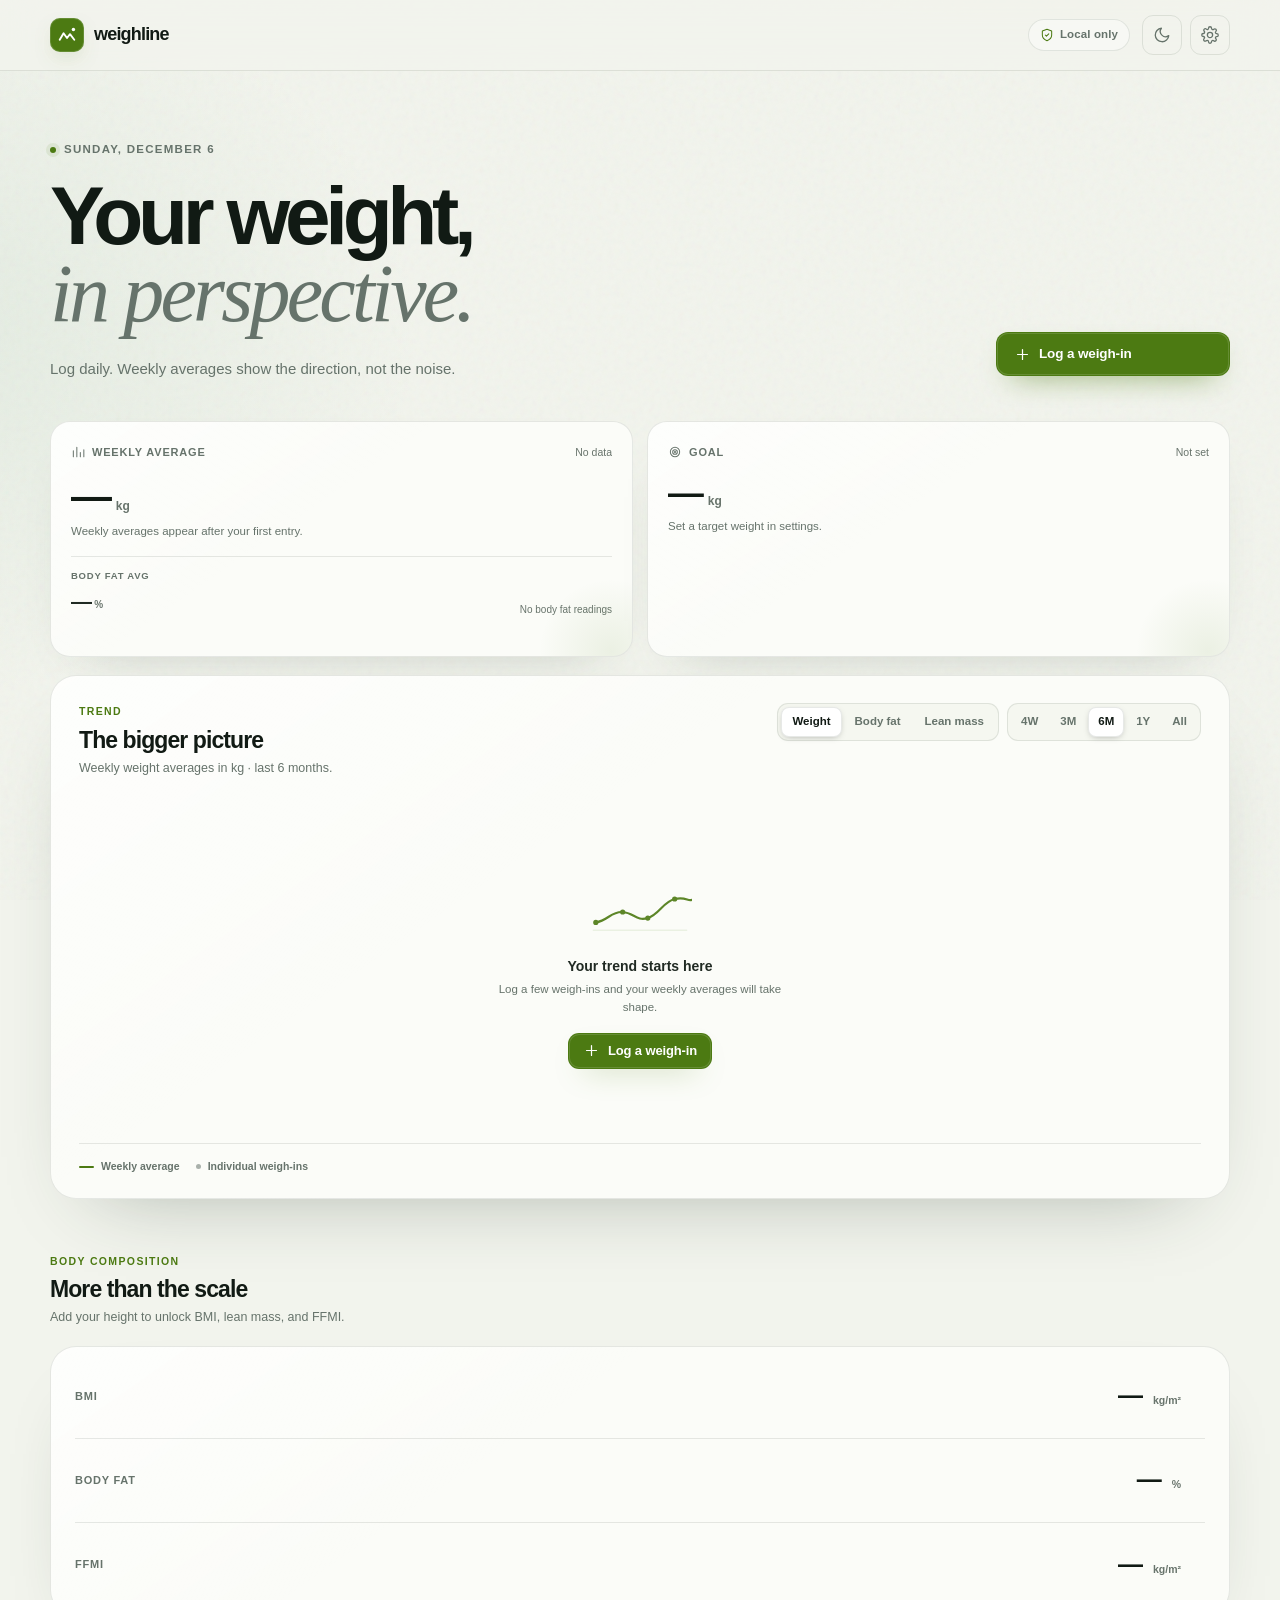
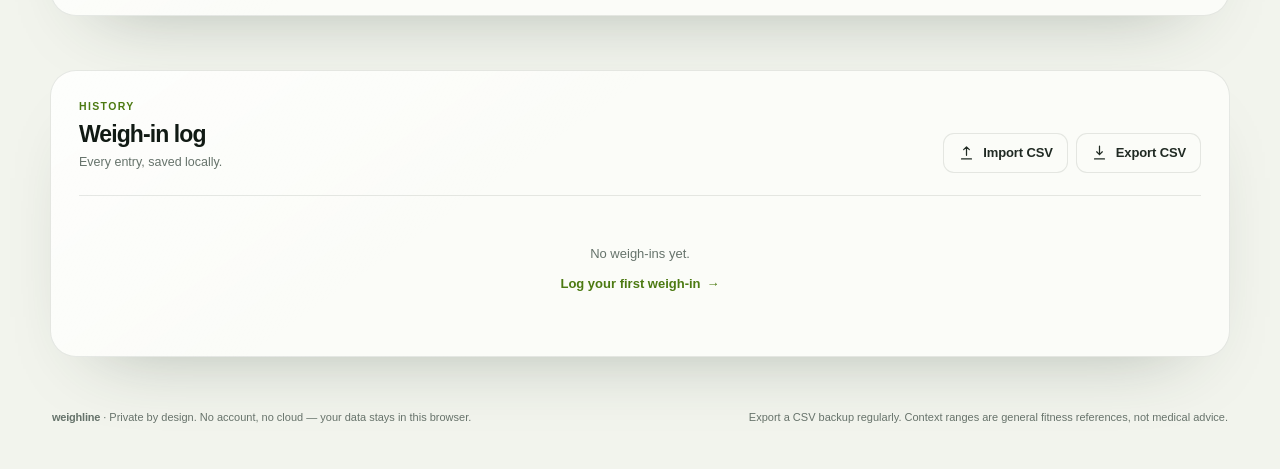
==== commit 8537e781: "Tighten unit spacing and refresh PWA icons" ====
--- a/index.html
+++ b/index.html
@@ -8,7 +8,7 @@
   <title>Weighline — Weight &amp; body composition tracker</title>
   <link rel="icon" href="favicon.svg" type="image/svg+xml">
   <link rel="manifest" href="manifest.webmanifest">
-  <link rel="apple-touch-icon" href="icons/apple-touch-icon.png">
+  <link rel="apple-touch-icon" href="icons/weighline-apple-touch.png">
   <meta name="mobile-web-app-capable" content="yes">
   <meta name="apple-mobile-web-app-capable" content="yes">
   <meta name="apple-mobile-web-app-title" content="Weighline">
--- a/styles.css
+++ b/styles.css
@@ -1089,7 +1089,7 @@
 }
 
 .composition-card {
-  padding: 4px 22px;
+  padding: 8px 24px;
   overflow: hidden;
 }
 
@@ -1097,9 +1097,9 @@
   display: grid;
   grid-template-columns: minmax(150px, 220px) minmax(0, 1fr) auto;
   align-items: center;
-  gap: 22px;
-  min-height: 62px;
-  padding: 11px 0;
+  gap: 24px;
+  min-height: 84px;
+  padding: 18px 0;
   border-bottom: 1px solid var(--border);
 }
 
@@ -1123,7 +1123,7 @@
   display: flex;
   align-items: baseline;
   justify-content: flex-end;
-  gap: 4px;
+  gap: 11px;
   min-width: 72px;
 }
 
@@ -2083,14 +2083,14 @@
   }
 
   .composition-card {
-    padding: 2px 16px;
+    padding: 4px 18px;
   }
 
   .composition-row {
     grid-template-columns: minmax(0, 1fr) auto;
-    gap: 7px 12px;
+    gap: 10px 14px;
     min-height: 0;
-    padding: 12px 0;
+    padding: 19px 0;
   }
 
   .composition-name {
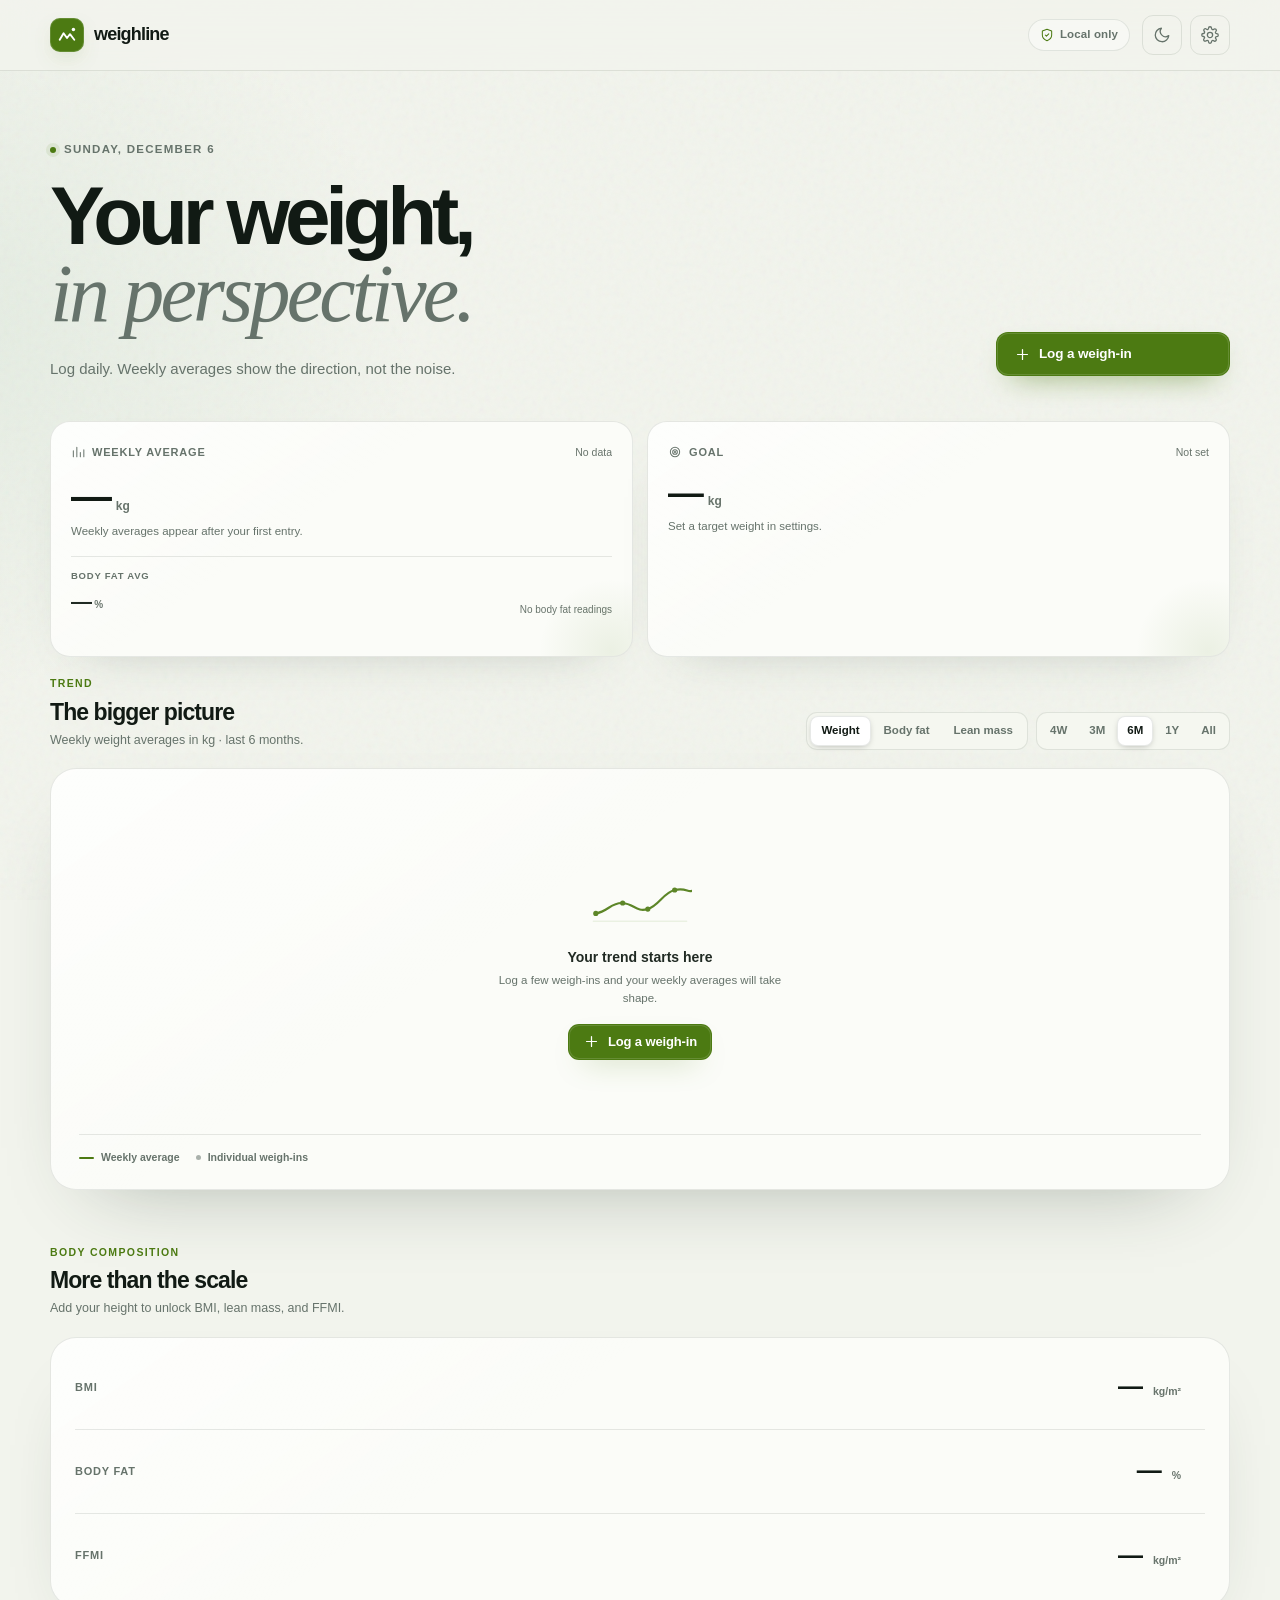
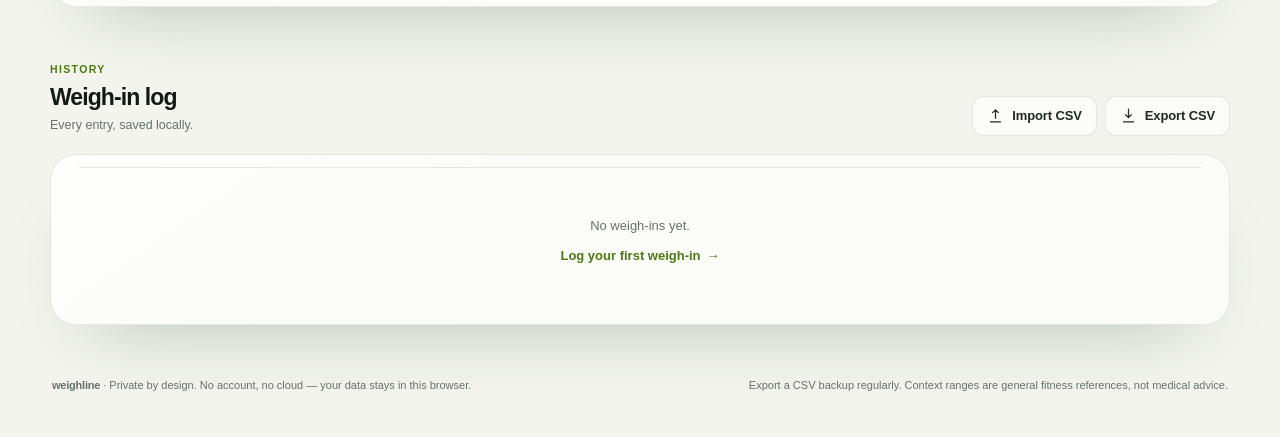
==== commit f0879341: "Move trend and history headings outside their cards" ====
--- a/index.html
+++ b/index.html
@@ -144,8 +144,8 @@
       </article>
     </section>
 
-    <section class="card chart-card" aria-labelledby="trendHeading">
-      <div class="card-heading chart-heading">
+    <section class="trend-section" aria-labelledby="trendHeading">
+      <div class="section-heading chart-heading">
         <div>
           <p class="section-kicker">Trend</p>
           <h2 id="trendHeading">The bigger picture</h2>
@@ -167,6 +167,7 @@
         </div>
       </div>
 
+      <div class="card chart-card">
       <div class="chart-shell">
         <div class="chart-stage" id="chartStage">
           <div class="chart-tooltip" id="chartTooltip" role="status" aria-live="polite"></div>
@@ -199,6 +200,7 @@
           <p class="chart-insight" id="chartInsight"></p>
         </div>
       </div>
+      </div>
     </section>
 
     <section class="composition-section" aria-labelledby="compositionHeading">
@@ -236,11 +238,10 @@
           <div class="composition-value"><span class="metric-value" id="ffmiValue">—</span><span class="metric-unit">kg/m²</span></div>
         </div>
       </div>
-      </div>
     </section>
 
-    <section class="card history-card" aria-labelledby="historyHeading">
-      <div class="card-heading history-heading">
+    <section class="history-section" aria-labelledby="historyHeading">
+      <div class="section-heading history-heading">
         <div>
           <p class="section-kicker">History</p>
           <h2 id="historyHeading">Weigh-in log</h2>
@@ -259,14 +260,16 @@
         </div>
       </div>
 
-      <div class="history-list" id="historyList"></div>
-      <div class="history-empty" id="historyEmpty">
-        <p>No weigh-ins yet.</p>
-        <button class="text-button" type="button" data-log>Log your first weigh-in <span aria-hidden="true">→</span></button>
-      </div>
-      <div class="history-footer" id="historyFooter" hidden>
-        <span id="historyCount">0 entries</span>
-        <button class="text-button" id="openFullLogButton" type="button">View full log <span aria-hidden="true">→</span></button>
+      <div class="card history-card">
+        <div class="history-list" id="historyList"></div>
+        <div class="history-empty" id="historyEmpty">
+          <p>No weigh-ins yet.</p>
+          <button class="text-button" type="button" data-log>Log your first weigh-in <span aria-hidden="true">→</span></button>
+        </div>
+        <div class="history-footer" id="historyFooter" hidden>
+          <span id="historyCount">0 entries</span>
+          <button class="text-button" id="openFullLogButton" type="button">View full log <span aria-hidden="true">→</span></button>
+        </div>
       </div>
     </section>
 
--- a/styles.css
+++ b/styles.css
@@ -733,10 +733,14 @@
   box-shadow: var(--shadow);
 }
 
+.trend-section {
+  margin-top: 18px;
+  animation: rise 750ms 150ms var(--ease) both;
+}
+
 .chart-card {
-  margin-top: 18px;
-  padding: 27px 28px 23px;
-  animation: rise 750ms 150ms var(--ease) both;
+  margin-top: 0;
+  padding: 20px 28px 23px;
 }
 
 .card-heading {
@@ -817,7 +821,7 @@
 }
 
 .chart-shell {
-  margin-top: 20px;
+  margin-top: 0;
 }
 
 .chart-stage {
@@ -1277,10 +1281,14 @@
   font-weight: 600;
 }
 
+.history-section {
+  margin-top: 54px;
+  animation: rise 750ms 280ms var(--ease) both;
+}
+
 .history-card {
-  margin-top: 54px;
-  padding: 27px 28px 18px;
-  animation: rise 750ms 280ms var(--ease) both;
+  margin-top: 0;
+  padding: 12px 28px 14px;
 }
 
 .history-heading {
@@ -1294,7 +1302,7 @@
 }
 
 .history-list {
-  margin-top: 22px;
+  margin-top: 0;
 }
 
 .history-columns,
@@ -2145,8 +2153,8 @@
   }
 
   .chart-card {
-    margin-top: 12px;
-    padding: 19px 17px 17px;
+    margin-top: 0;
+    padding: 12px 17px 16px;
     border-radius: var(--radius-lg);
   }
 
@@ -2182,7 +2190,7 @@
   }
 
   .chart-shell {
-    margin-top: 15px;
+    margin-top: 0;
   }
 
   .chart-stage {
@@ -2205,7 +2213,7 @@
   }
 
   .composition-section,
-  .history-card {
+  .history-section {
     margin-top: 37px;
   }
 
@@ -2223,7 +2231,8 @@
   }
 
   .history-card {
-    padding: 19px 16px 13px;
+    margin-top: 0;
+    padding: 8px 16px 10px;
     border-radius: var(--radius-lg);
   }
 
@@ -2244,7 +2253,7 @@
   }
 
   .history-list {
-    margin-top: 16px;
+    margin-top: 0;
   }
 
   .history-columns {
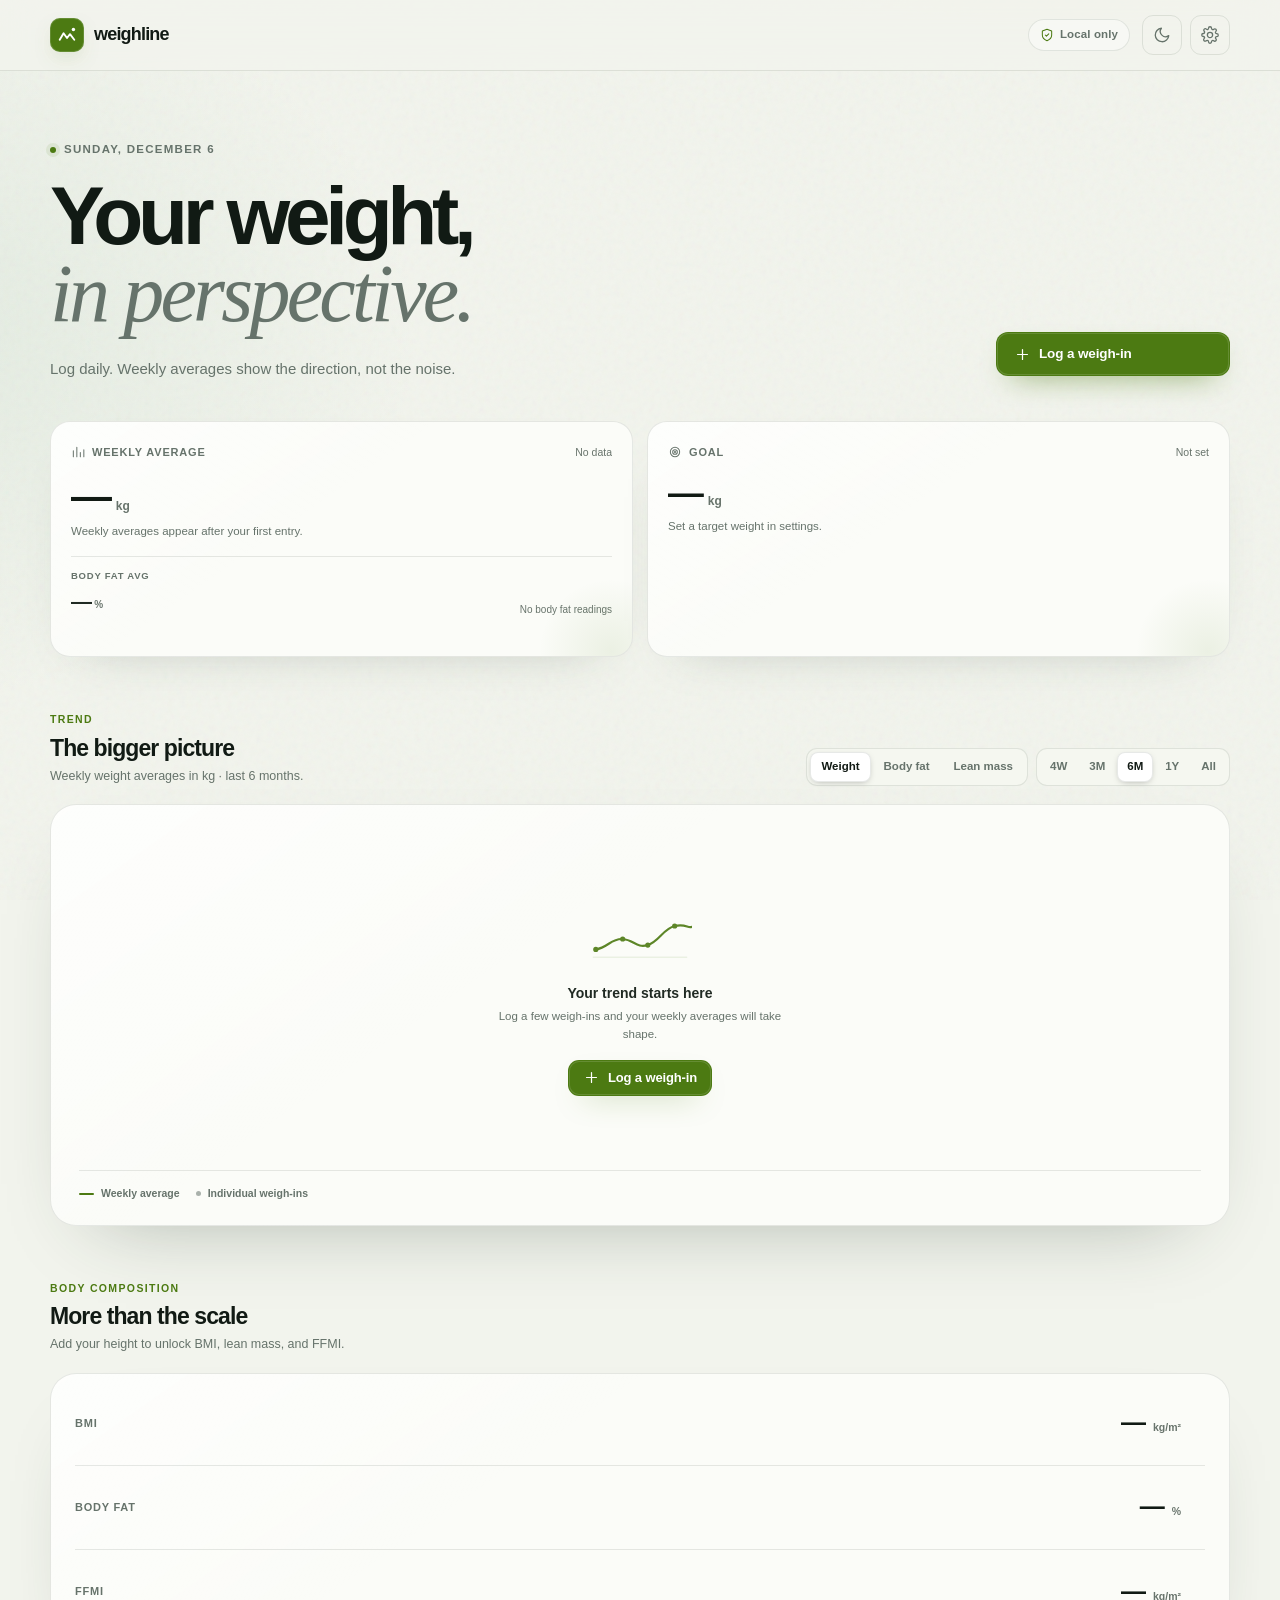
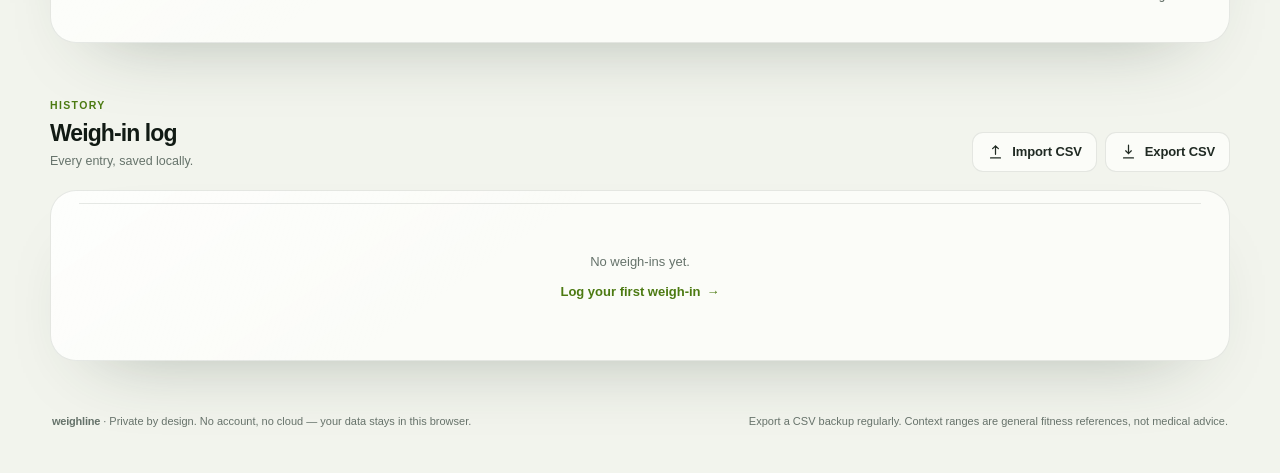
==== commit 9be037a5: "Align section spacing, tighten units, and refine app icon" ====
--- a/index.html
+++ b/index.html
@@ -8,7 +8,7 @@
   <title>Weighline — Weight &amp; body composition tracker</title>
   <link rel="icon" href="favicon.svg" type="image/svg+xml">
   <link rel="manifest" href="manifest.webmanifest">
-  <link rel="apple-touch-icon" href="icons/weighline-apple-touch.png">
+  <link rel="apple-touch-icon" href="icons/weighline-icon-apple-touch.png">
   <meta name="mobile-web-app-capable" content="yes">
   <meta name="apple-mobile-web-app-capable" content="yes">
   <meta name="apple-mobile-web-app-title" content="Weighline">
--- a/styles.css
+++ b/styles.css
@@ -734,7 +734,7 @@
 }
 
 .trend-section {
-  margin-top: 18px;
+  margin-top: 54px;
   animation: rise 750ms 150ms var(--ease) both;
 }
 
@@ -1127,7 +1127,7 @@
   display: flex;
   align-items: baseline;
   justify-content: flex-end;
-  gap: 11px;
+  gap: 8px;
   min-width: 72px;
 }
 
@@ -1629,6 +1629,39 @@
   color-scheme: inherit;
 }
 
+.field select {
+  width: 100%;
+  height: 47px;
+  padding: 0 40px 0 13px;
+  border: 1px solid var(--border);
+  border-radius: 11px;
+  color: var(--text-strong);
+  background-color: var(--surface-inset);
+  background-image: url("data:image/svg+xml,%3Csvg xmlns='http://www.w3.org/2000/svg' width='14' height='14' viewBox='0 0 24 24' fill='none' stroke='%23839087' stroke-width='1.8' stroke-linecap='round' stroke-linejoin='round'%3E%3Cpath d='m6 9 6 6 6-6'/%3E%3C/svg%3E");
+  background-repeat: no-repeat;
+  background-position: right 13px center;
+  font-size: 13px;
+  outline: none;
+  appearance: none;
+  cursor: pointer;
+  transition: border-color var(--transition), box-shadow var(--transition), background-color var(--transition);
+}
+
+.field select:hover {
+  border-color: var(--border-strong);
+}
+
+.field select:focus {
+  border-color: var(--brand);
+  background-color: var(--surface);
+  box-shadow: 0 0 0 3px var(--brand-soft);
+}
+
+.field select option {
+  color: var(--text);
+  background: var(--surface);
+}
+
 .input-wrap {
   position: relative;
   display: block;
@@ -2212,6 +2245,7 @@
     gap: 12px;
   }
 
+  .trend-section,
   .composition-section,
   .history-section {
     margin-top: 37px;
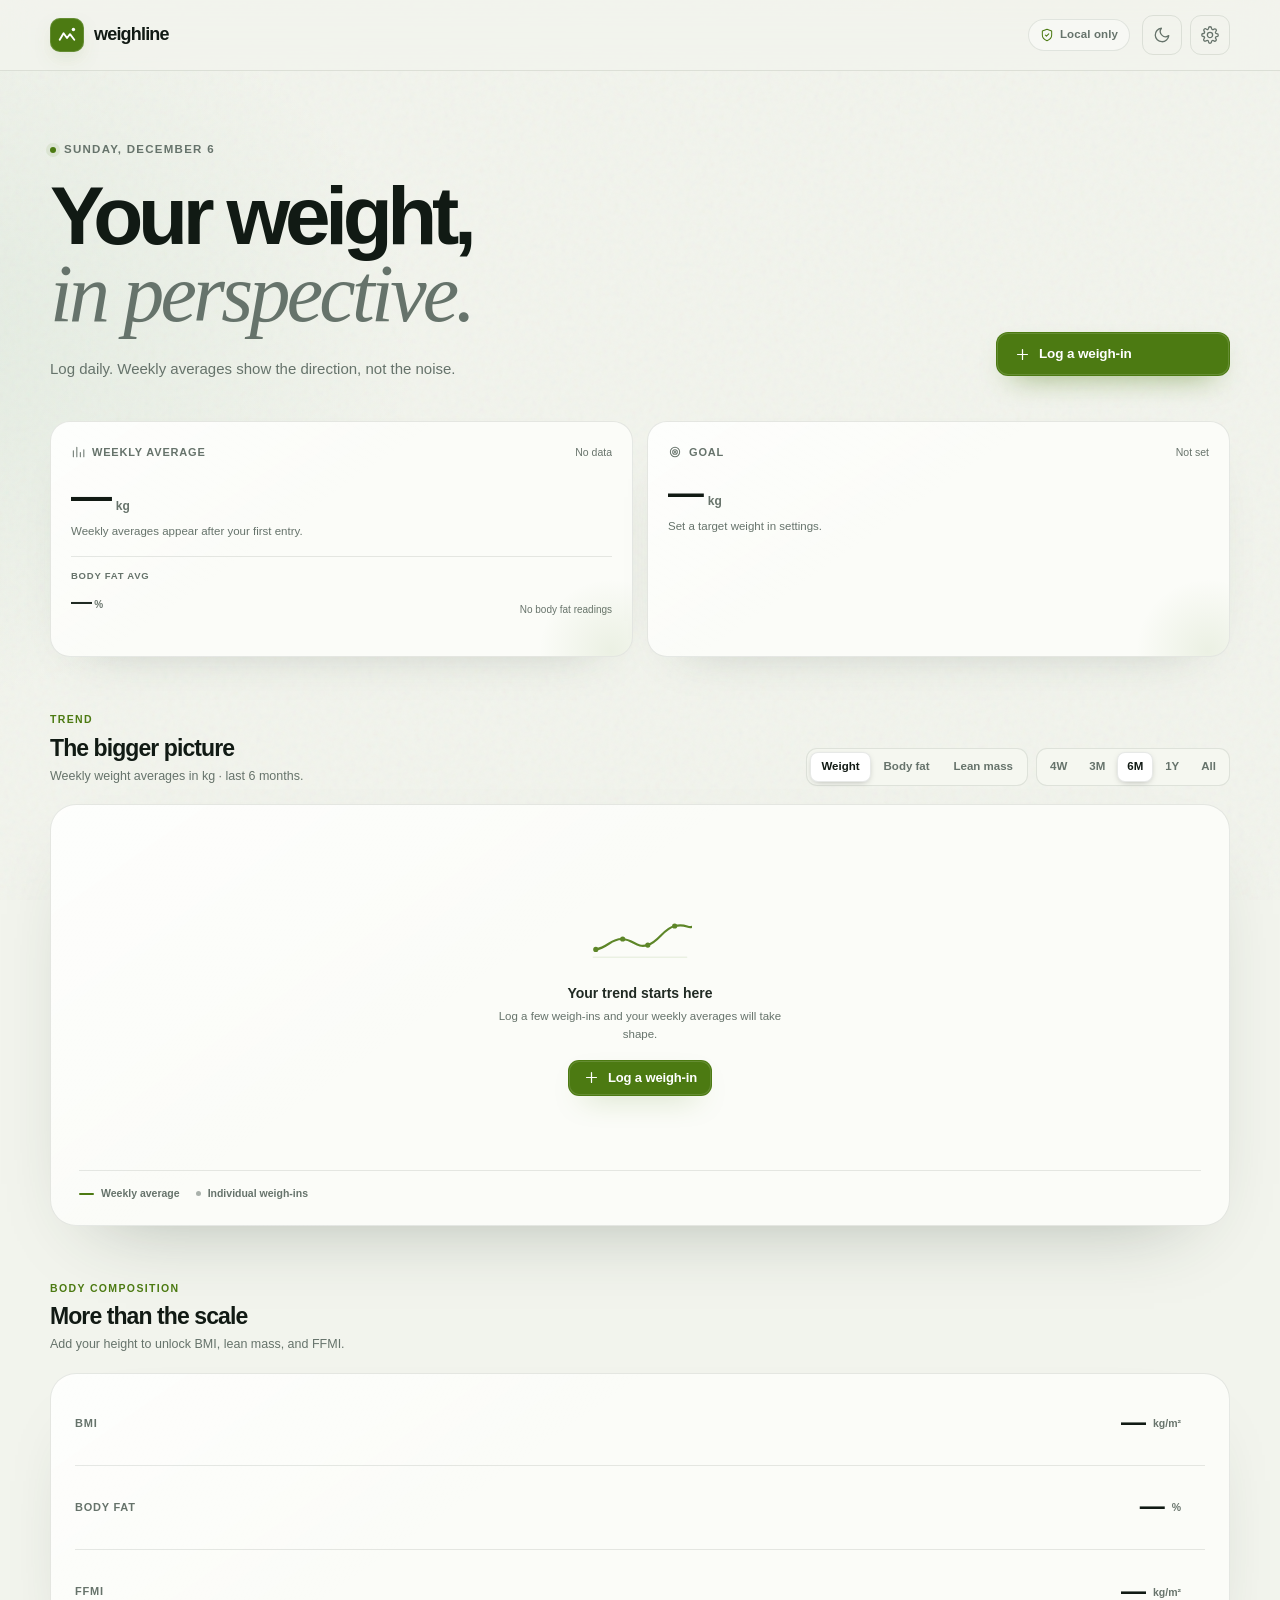
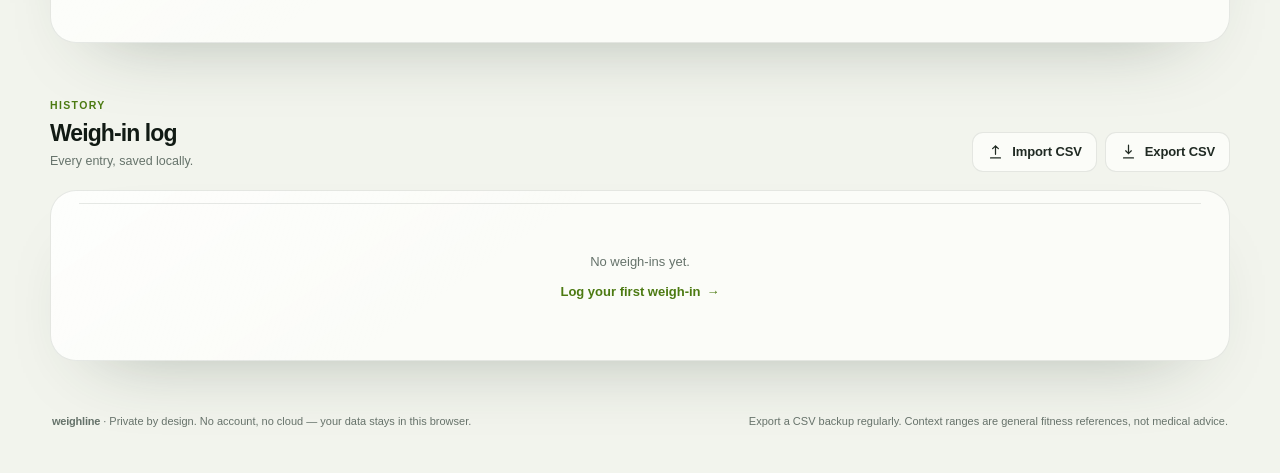
==== commit 35273faf: "Add configurable goal start date" ====
--- a/index.html
+++ b/index.html
@@ -418,10 +418,17 @@
           </span>
           <span class="field-error" id="goalBodyFatError"></span>
         </label>
-        <label class="field field-full">
+        <label class="field">
+          <span class="field-label">Goal start date <span class="optional">optional</span></span>
+          <input id="goalStartDateInput" name="goalStartDate" type="date">
+          <span class="field-hint">Progress starts from the weekly average nearest this date. Defaults to your first weigh-in.</span>
+          <span class="field-error" id="goalStartDateError"></span>
+        </label>
+        <label class="field">
           <span class="field-label">Target date <span class="optional">optional</span></span>
           <input id="goalDateInput" name="goalDate" type="date">
-          <span class="field-hint">A date helps us calculate the weekly pace you need.</span>
+          <span class="field-hint">A target date helps calculate your required weekly pace.</span>
+          <span class="field-error" id="goalDateError"></span>
         </label>
       </div>
 
--- a/styles.css
+++ b/styles.css
@@ -1125,7 +1125,7 @@
 
 .composition-value {
   display: flex;
-  align-items: baseline;
+  align-items: center;
   justify-content: flex-end;
   gap: 8px;
   min-width: 72px;
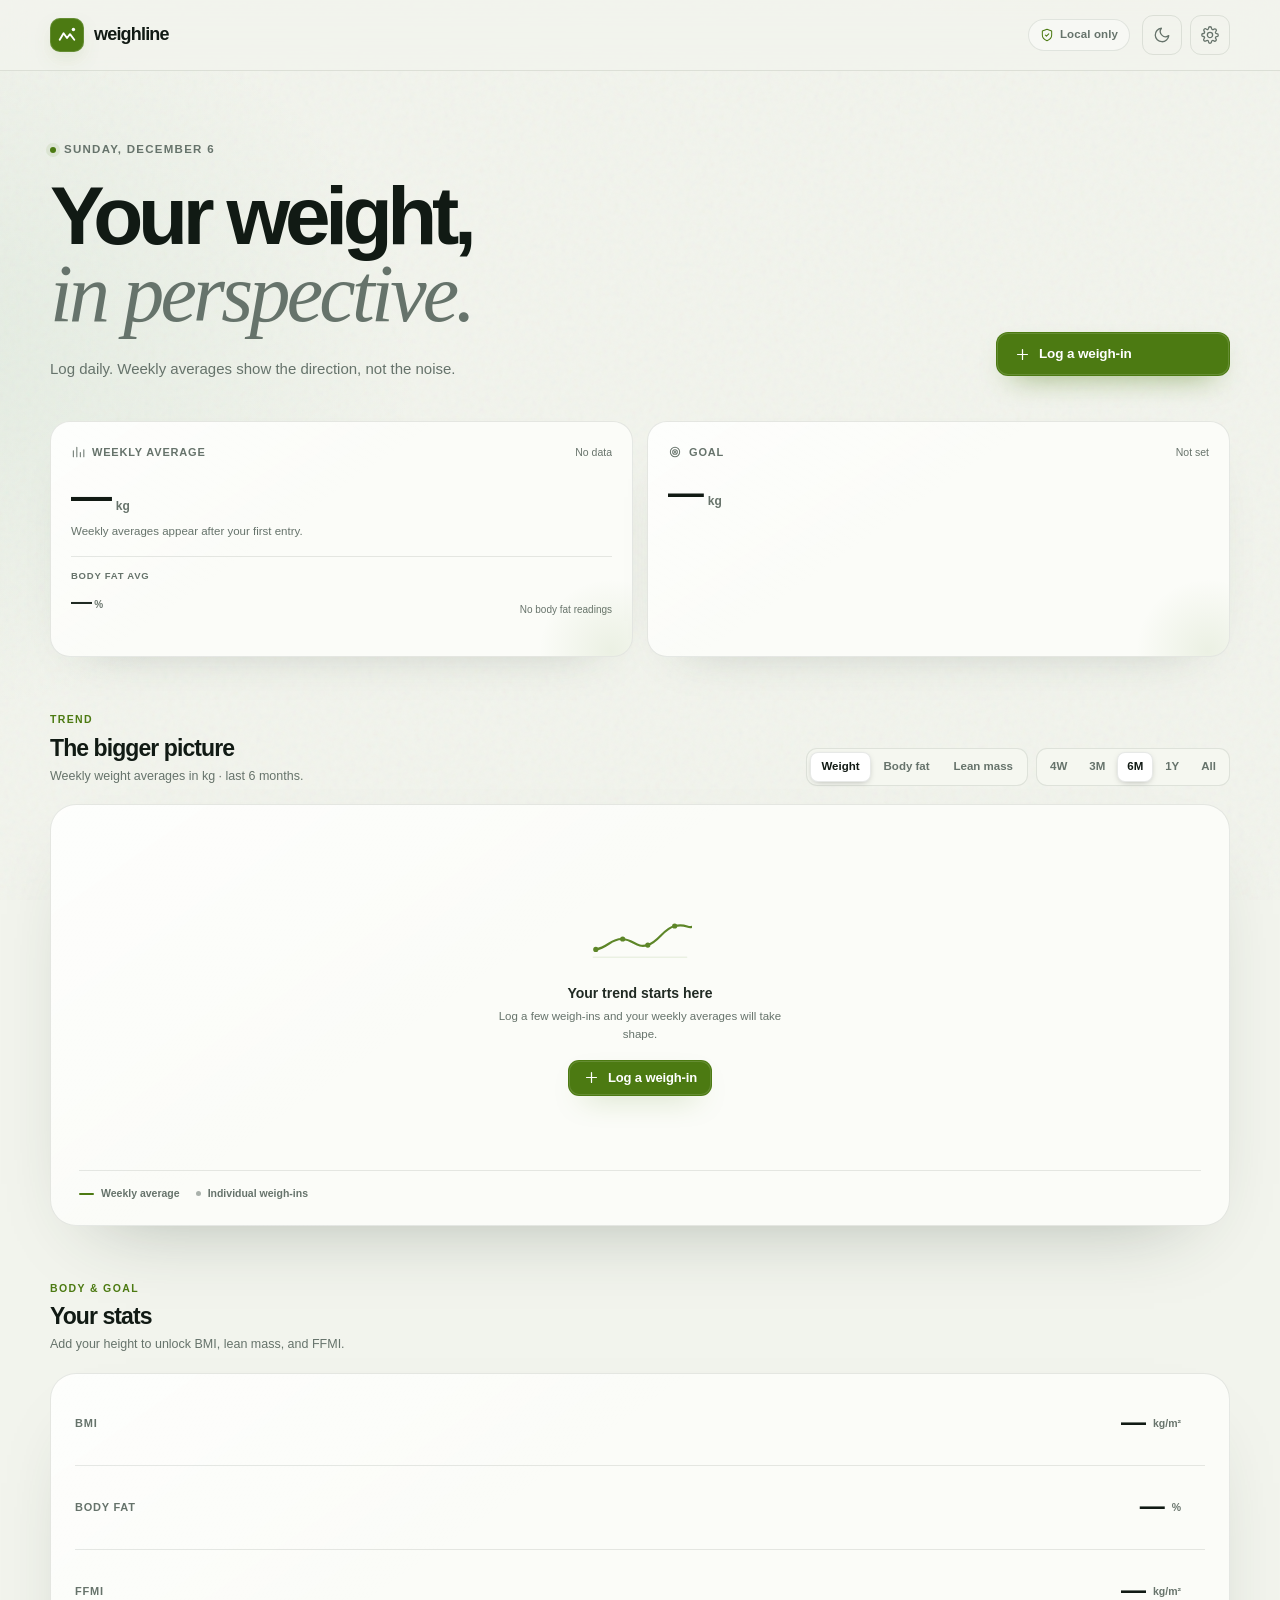
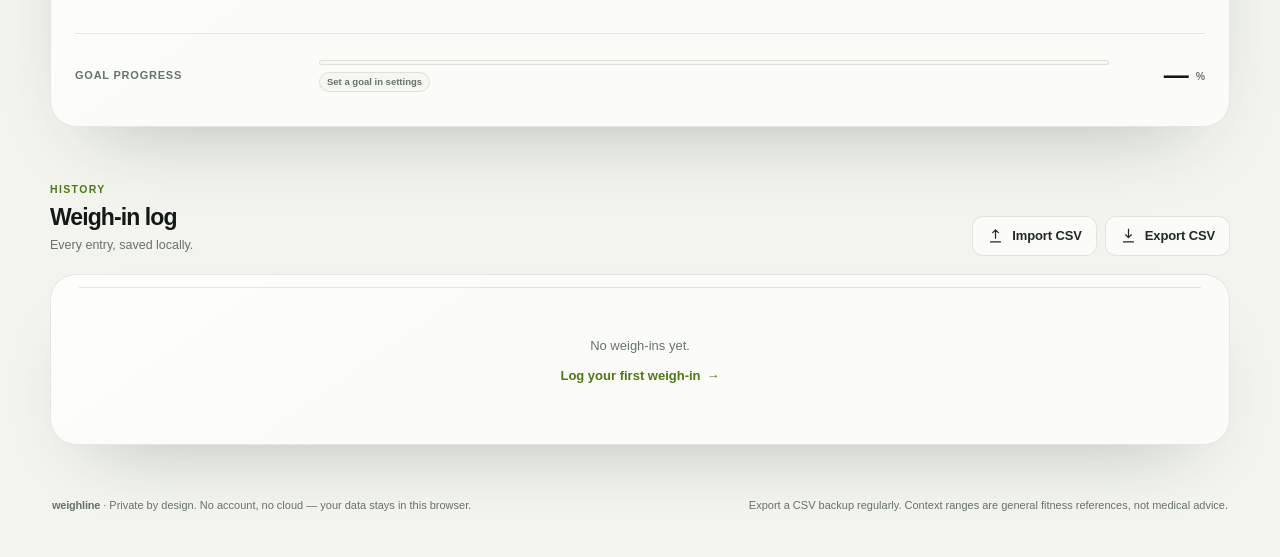
==== commit 12a1e0a8: "Move goal progress into stats with pace guidance" ====
--- a/index.html
+++ b/index.html
@@ -127,11 +127,6 @@
             <span class="stat-value" id="goalValue">—</span>
             <span class="stat-unit" id="goalUnit">kg</span>
           </div>
-          <div class="goal-progress" id="goalProgressWrap" hidden>
-            <div class="goal-progress-track"><span id="goalProgressBar"></span></div>
-            <span class="goal-progress-label" id="goalProgressLabel">0%</span>
-          </div>
-          <span class="overview-delta" id="goalFoot">Set a target weight in settings.</span>
         </div>
         <div class="overview-divider" id="goalDivider" hidden></div>
         <div class="overview-secondary" id="goalBodyFatRow" hidden>
@@ -139,7 +134,6 @@
             <span class="overview-secondary-label">Body fat goal</span>
             <div class="overview-secondary-value"><strong id="goalBodyFatValue">—</strong><span>%</span></div>
           </div>
-          <span class="overview-secondary-note" id="goalBodyFatNote">No body fat target</span>
         </div>
       </article>
     </section>
@@ -206,9 +200,9 @@
     <section class="composition-section" aria-labelledby="compositionHeading">
       <div class="section-heading">
         <div>
-          <p class="section-kicker">Body composition</p>
-          <h2 id="compositionHeading">More than the scale</h2>
-          <p class="section-subtitle" id="compositionSubtitle">Add your height to unlock BMI, lean mass, and FFMI.</p>
+          <p class="section-kicker">Body &amp; goal</p>
+          <h2 id="compositionHeading">Your stats</h2>
+          <p class="section-subtitle" id="compositionSubtitle">Weekly averages, context ranges, and goal progress.</p>
         </div>
       </div>
 
@@ -236,6 +230,16 @@
           </div>
           <div class="metric-scale" id="ffmiScale" hidden></div>
           <div class="composition-value"><span class="metric-value" id="ffmiValue">—</span><span class="metric-unit">kg/m²</span></div>
+        </div>
+        <div class="composition-row composition-goal-row" id="goalProgressRow">
+          <div class="composition-name">
+            <span class="metric-label">Goal progress</span>
+          </div>
+          <div class="goal-progress-stack">
+            <div class="goal-progress"><div class="goal-progress-track"><span id="goalProgressBar"></span></div></div>
+            <span class="pace-flare" id="goalPaceFlare" hidden></span>
+          </div>
+          <div class="composition-value"><span class="metric-value" id="goalProgressLabel">—</span><span class="metric-unit">%</span></div>
         </div>
       </div>
     </section>
@@ -491,6 +495,7 @@
 
   <div class="toast-region" id="toastRegion" aria-live="polite" aria-atomic="false"></div>
 
+  <script src="pace.js" defer></script>
   <script src="app.js" defer></script>
 </body>
 </html>
--- a/styles.css
+++ b/styles.css
@@ -695,6 +695,73 @@
   margin-top: 10px;
 }
 
+.goal-progress-stack {
+  display: flex;
+  flex-direction: column;
+  gap: 7px;
+  min-width: 0;
+  width: 100%;
+}
+
+.composition-goal-row .goal-progress {
+  width: 100%;
+  margin-top: 0;
+}
+
+.composition-goal-row .goal-progress-track {
+  height: 5px;
+}
+
+.pace-flare {
+  display: inline-flex;
+  align-items: center;
+  width: fit-content;
+  min-height: 20px;
+  padding: 2px 7px;
+  border: 1px solid var(--border);
+  border-radius: 999px;
+  color: var(--muted);
+  background: var(--surface-inset);
+  font-size: 9.5px;
+  font-weight: 650;
+  line-height: 1.2;
+  white-space: nowrap;
+}
+
+.pace-flare[hidden] {
+  display: none;
+}
+
+.pace-flare.is-cool {
+  color: var(--cool);
+  border-color: var(--cool-line);
+  background: var(--cool-soft);
+}
+
+.pace-flare.is-good {
+  color: var(--brand);
+  border-color: var(--brand-line);
+  background: var(--brand-soft);
+}
+
+.pace-flare.is-warm {
+  color: var(--orange);
+  border-color: color-mix(in srgb, var(--orange) 35%, transparent);
+  background: var(--orange-soft);
+}
+
+.pace-flare.is-hot {
+  color: var(--red);
+  border-color: var(--red-border);
+  background: var(--red-soft);
+}
+
+.pace-flare.is-neutral {
+  color: var(--muted);
+  border-color: var(--border);
+  background: var(--surface-inset);
+}
+
 .goal-progress[hidden] {
   display: none;
 }
@@ -2154,6 +2221,11 @@
     grid-row: 2;
   }
 
+  .composition-goal-row .goal-progress-stack {
+    grid-column: 1 / -1;
+    grid-row: 2;
+  }
+
   .stat-grid {
     gap: 10px;
   }
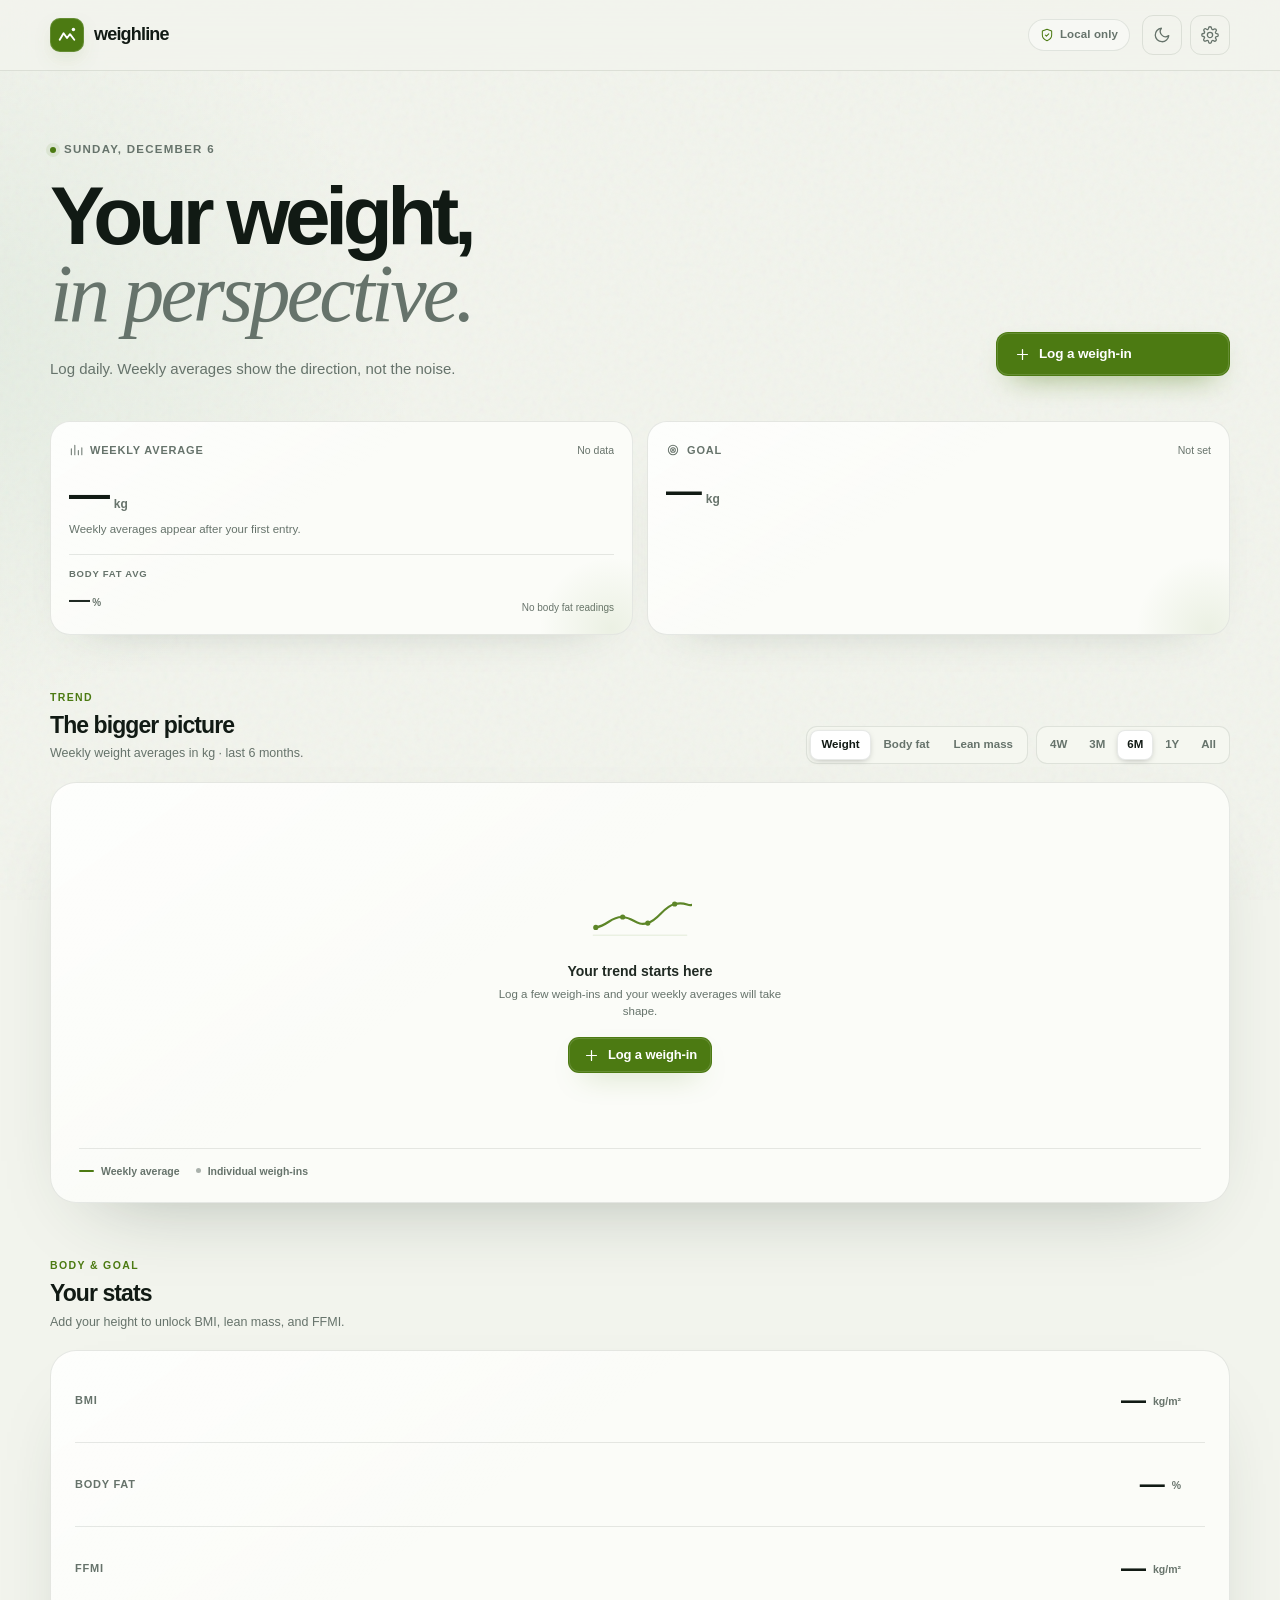
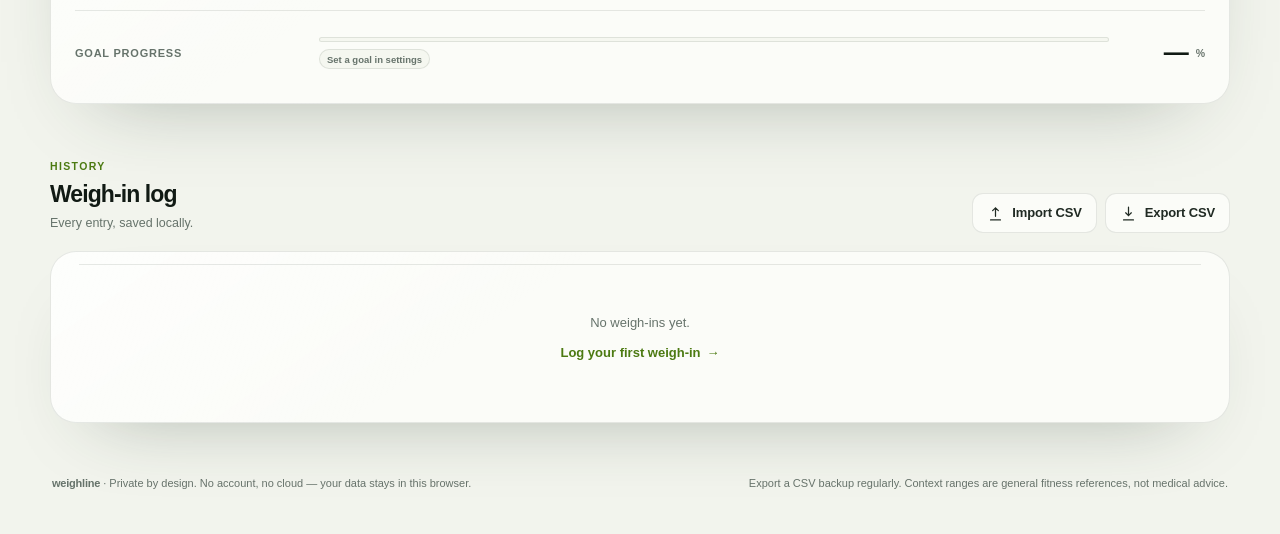
==== commit 8e106913: "Show ideal goal pace on weight chart" ====
--- a/index.html
+++ b/index.html
@@ -190,6 +190,7 @@
             <span class="legend-item"><span class="legend-line"></span>Weekly average</span>
             <span class="legend-item"><span class="legend-dot"></span>Individual weigh-ins</span>
             <span class="legend-item" id="goalLegend"><span class="legend-dash"></span>Goal</span>
+            <span class="legend-item is-hidden" id="idealPaceLegend"><span class="legend-ideal"></span>Ideal pace</span>
           </div>
           <p class="chart-insight" id="chartInsight"></p>
         </div>
--- a/styles.css
+++ b/styles.css
@@ -586,7 +586,8 @@
 }
 
 .overview-card {
-  min-height: 236px;
+  min-height: 200px;
+  padding: 18px;
 }
 
 .overview-primary {
@@ -930,6 +931,33 @@
   font-size: 9.5px;
   font-weight: 650;
   letter-spacing: .04em;
+}
+
+.chart-svg .chart-ideal-line {
+  stroke: var(--cool);
+  stroke-width: 2;
+  stroke-dasharray: 7 5;
+  opacity: .9;
+}
+
+.chart-svg .chart-ideal-line.is-cool {
+  stroke: var(--cool);
+}
+
+.chart-svg .chart-ideal-line.is-good {
+  stroke: var(--brand);
+}
+
+.chart-svg .chart-ideal-line.is-warm {
+  stroke: var(--orange);
+}
+
+.chart-svg .chart-ideal-line.is-hot {
+  stroke: var(--red);
+}
+
+.chart-svg .chart-ideal-line.is-neutral {
+  stroke: var(--muted);
 }
 
 .chart-svg .chart-area {
@@ -1127,6 +1155,32 @@
   border-top: 1.5px dashed var(--orange);
 }
 
+.legend-ideal {
+  width: 15px;
+  height: 0;
+  border-top: 1.5px dashed var(--muted);
+}
+
+.legend-ideal.is-cool {
+  border-top-color: var(--cool);
+}
+
+.legend-ideal.is-good {
+  border-top-color: var(--brand);
+}
+
+.legend-ideal.is-warm {
+  border-top-color: var(--orange);
+}
+
+.legend-ideal.is-hot {
+  border-top-color: var(--red);
+}
+
+.legend-ideal.is-neutral {
+  border-top-color: var(--muted);
+}
+
 .legend-item.is-hidden {
   display: none;
 }
@@ -2467,21 +2521,37 @@
   }
 
   .stat-grid {
-    grid-template-columns: 1fr;
+    grid-template-columns: repeat(2, minmax(0, 1fr));
+    gap: 10px;
   }
 
   .stat-card {
-    padding: 15px 14px;
+    min-height: 0;
+    padding: 13px;
   }
 
   .overview-card {
-    min-height: 210px;
+    min-height: 0;
+    aspect-ratio: 1 / 1;
+    padding: 13px;
+  }
+
+  .stat-top {
+    align-items: flex-start;
+    flex-direction: column;
+    gap: 0;
+  }
+
+  .stat-meta,
+  .overview-delta,
+  .overview-secondary-note {
+    display: none;
   }
 
   .stat-label {
     gap: 5px;
-    font-size: 9.5px;
-    letter-spacing: .05em;
+    font-size: 9px;
+    letter-spacing: .045em;
   }
 
   .stat-label .icon {
@@ -2489,20 +2559,37 @@
     height: 12px;
   }
 
-  .stat-meta {
-    font-size: 9px;
-  }
-
-  .stat-value {
-    font-size: 1.95rem;
+  .overview-primary {
+    margin-top: 8px;
+  }
+
+  .stat-value,
+  .stat-goal .stat-value {
+    font-size: 1.8rem;
   }
 
   .stat-unit {
     font-size: 10px;
   }
 
+  .overview-divider {
+    margin: 10px 0 8px;
+  }
+
+  .overview-secondary {
+    min-height: 0;
+  }
+
+  .overview-secondary-label {
+    font-size: 8.5px;
+  }
+
+  .overview-secondary-value strong {
+    font-size: 18px;
+  }
+
   .stat-foot {
-    min-height: 28px;
+    min-height: 0;
   }
 
   .metric-value {
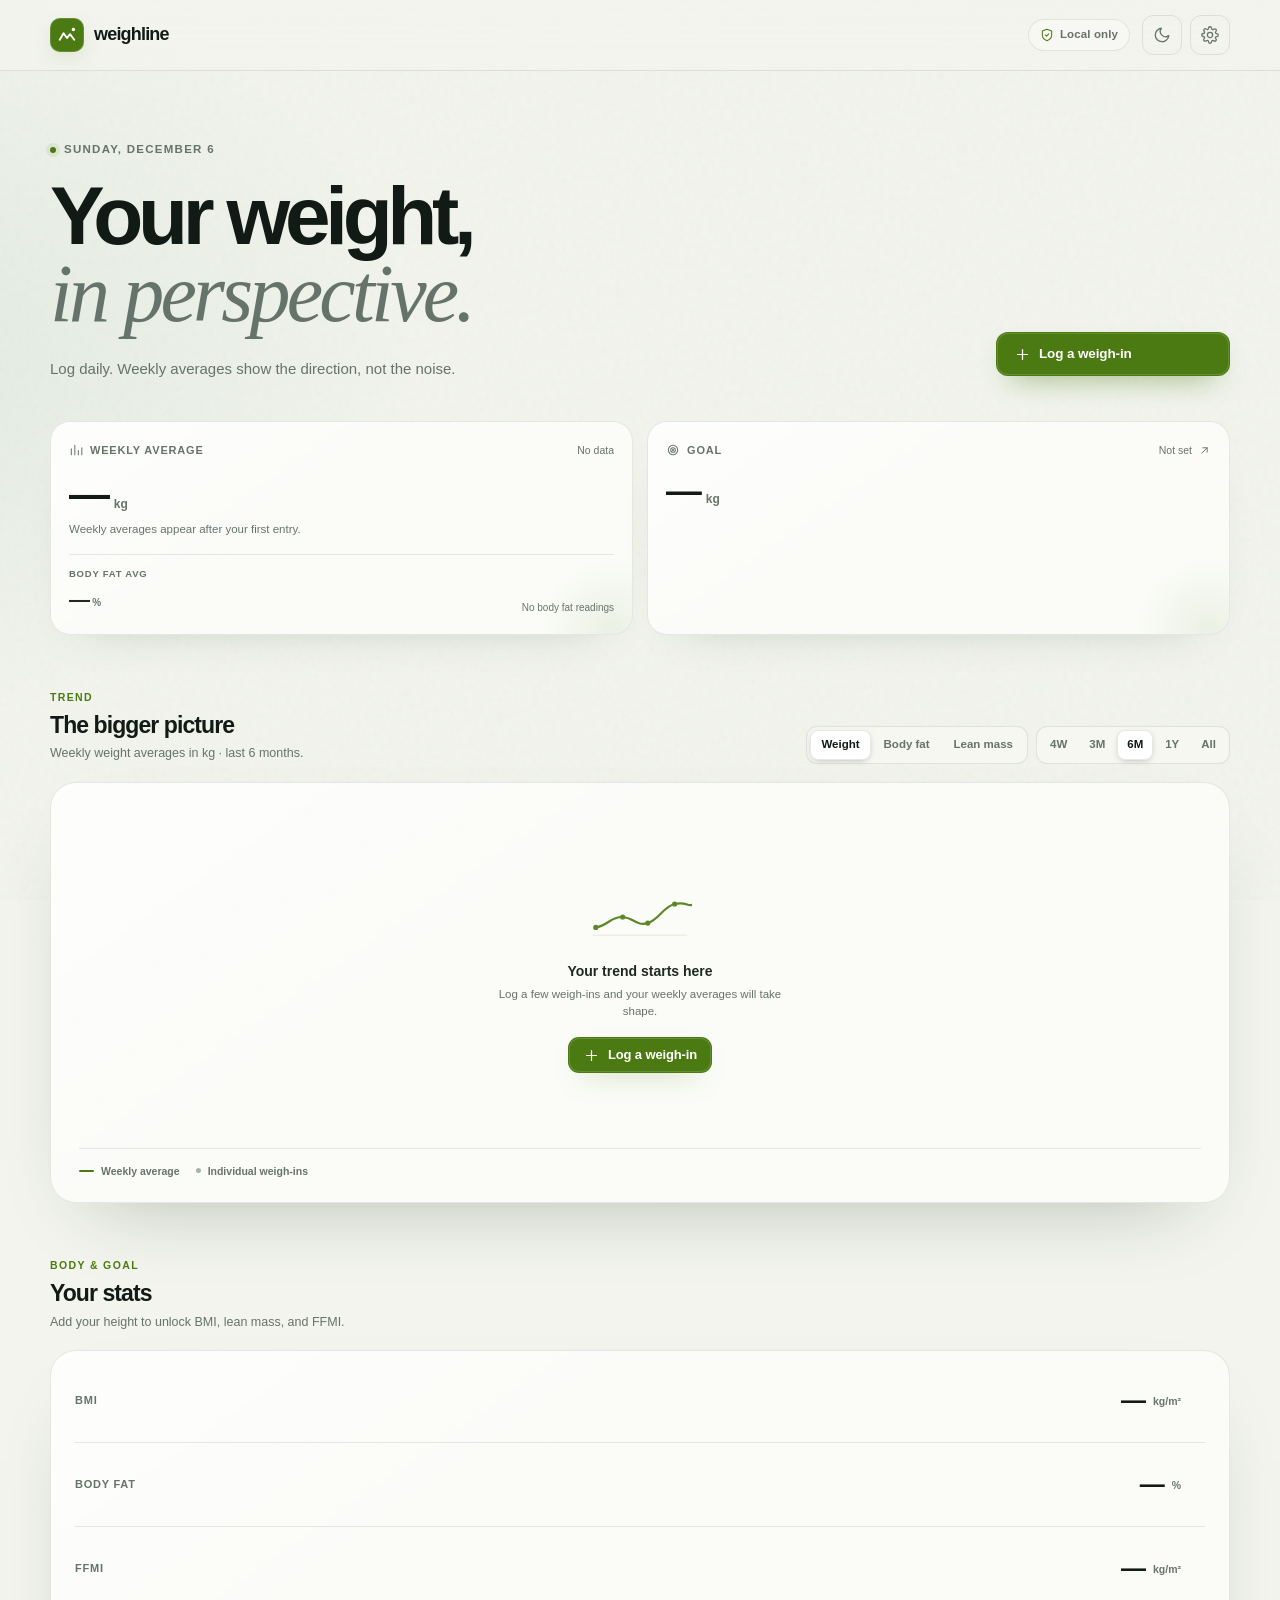
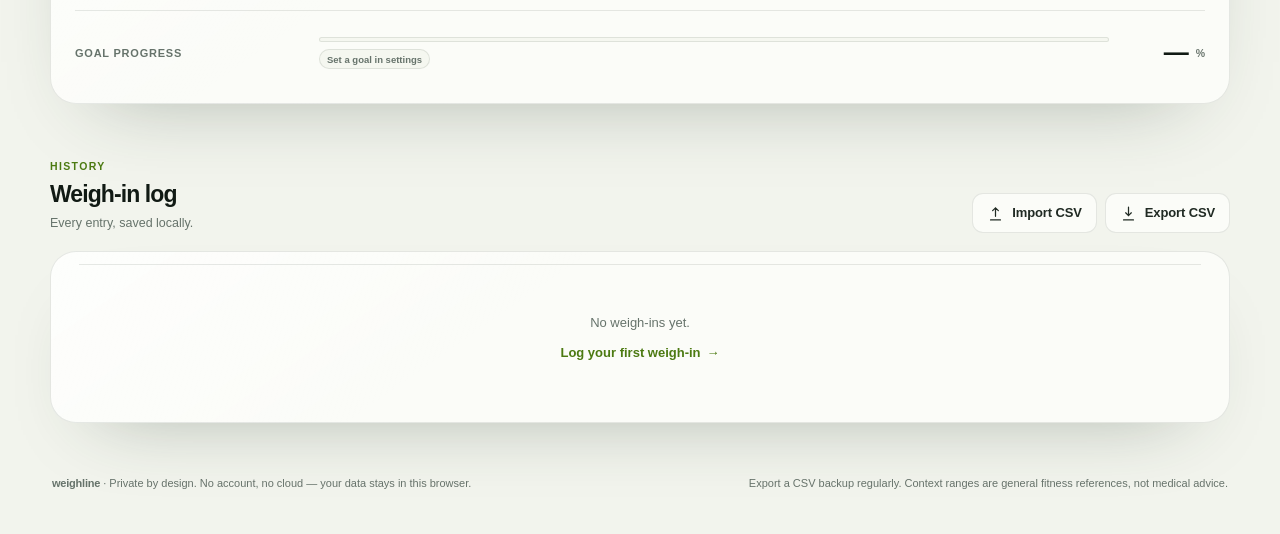
==== commit dd22b92b: "Add goal planning page with body fat projections" ====
--- a/index.html
+++ b/index.html
@@ -50,6 +50,7 @@
     <symbol id="i-calendar" viewBox="0 0 24 24"><rect x="3" y="5" width="18" height="16" rx="3"/><path d="M8 3v4M16 3v4M3 10h18"/></symbol>
     <symbol id="i-info" viewBox="0 0 24 24"><circle cx="12" cy="12" r="9"/><path d="M12 11v5M12 8h.01"/></symbol>
     <symbol id="i-check" viewBox="0 0 24 24"><path d="m5 12 4 4L19 6"/></symbol>
+    <symbol id="i-arrow-up-right" viewBox="0 0 24 24"><path d="M7 17 17 7M9 7h8v8"/></symbol>
   </svg>
 
   <header class="topbar">
@@ -117,10 +118,13 @@
         </div>
       </article>
 
-      <article class="stat-card overview-card stat-goal" id="goalCard">
+      <a class="stat-card overview-card stat-goal" id="goalCard" href="goal.html" aria-label="Open goal planner">
         <div class="stat-top">
           <span class="stat-label"><svg class="icon" aria-hidden="true"><use href="#i-target"/></svg>Goal</span>
-          <span class="stat-meta" id="goalDate">Not set</span>
+          <span class="goal-meta">
+            <span class="stat-meta" id="goalDate">Not set</span>
+            <svg class="icon goal-arrow" aria-hidden="true"><use href="#i-arrow-up-right"/></svg>
+          </span>
         </div>
         <div class="overview-primary">
           <div class="stat-value-row">
@@ -135,7 +139,7 @@
             <div class="overview-secondary-value"><strong id="goalBodyFatValue">—</strong><span>%</span></div>
           </div>
         </div>
-      </article>
+      </a>
     </section>
 
     <section class="trend-section" aria-labelledby="trendHeading">
--- a/styles.css
+++ b/styles.css
@@ -685,6 +685,35 @@
   height: 12px;
 }
 
+.stat-goal {
+  color: inherit;
+  text-decoration: none;
+}
+
+.stat-goal:hover {
+  border-color: var(--border-strong);
+  transform: translateY(-1px);
+}
+
+.goal-meta {
+  display: flex;
+  align-items: center;
+  gap: 6px;
+  min-width: 0;
+}
+
+.goal-arrow {
+  width: 13px;
+  height: 13px;
+  flex: 0 0 auto;
+  color: var(--faint);
+  transition: color var(--transition);
+}
+
+.stat-goal:hover .goal-arrow {
+  color: var(--brand);
+}
+
 .stat-goal .stat-value {
   font-size: clamp(1.8rem, 2.8vw, 2.25rem);
 }
